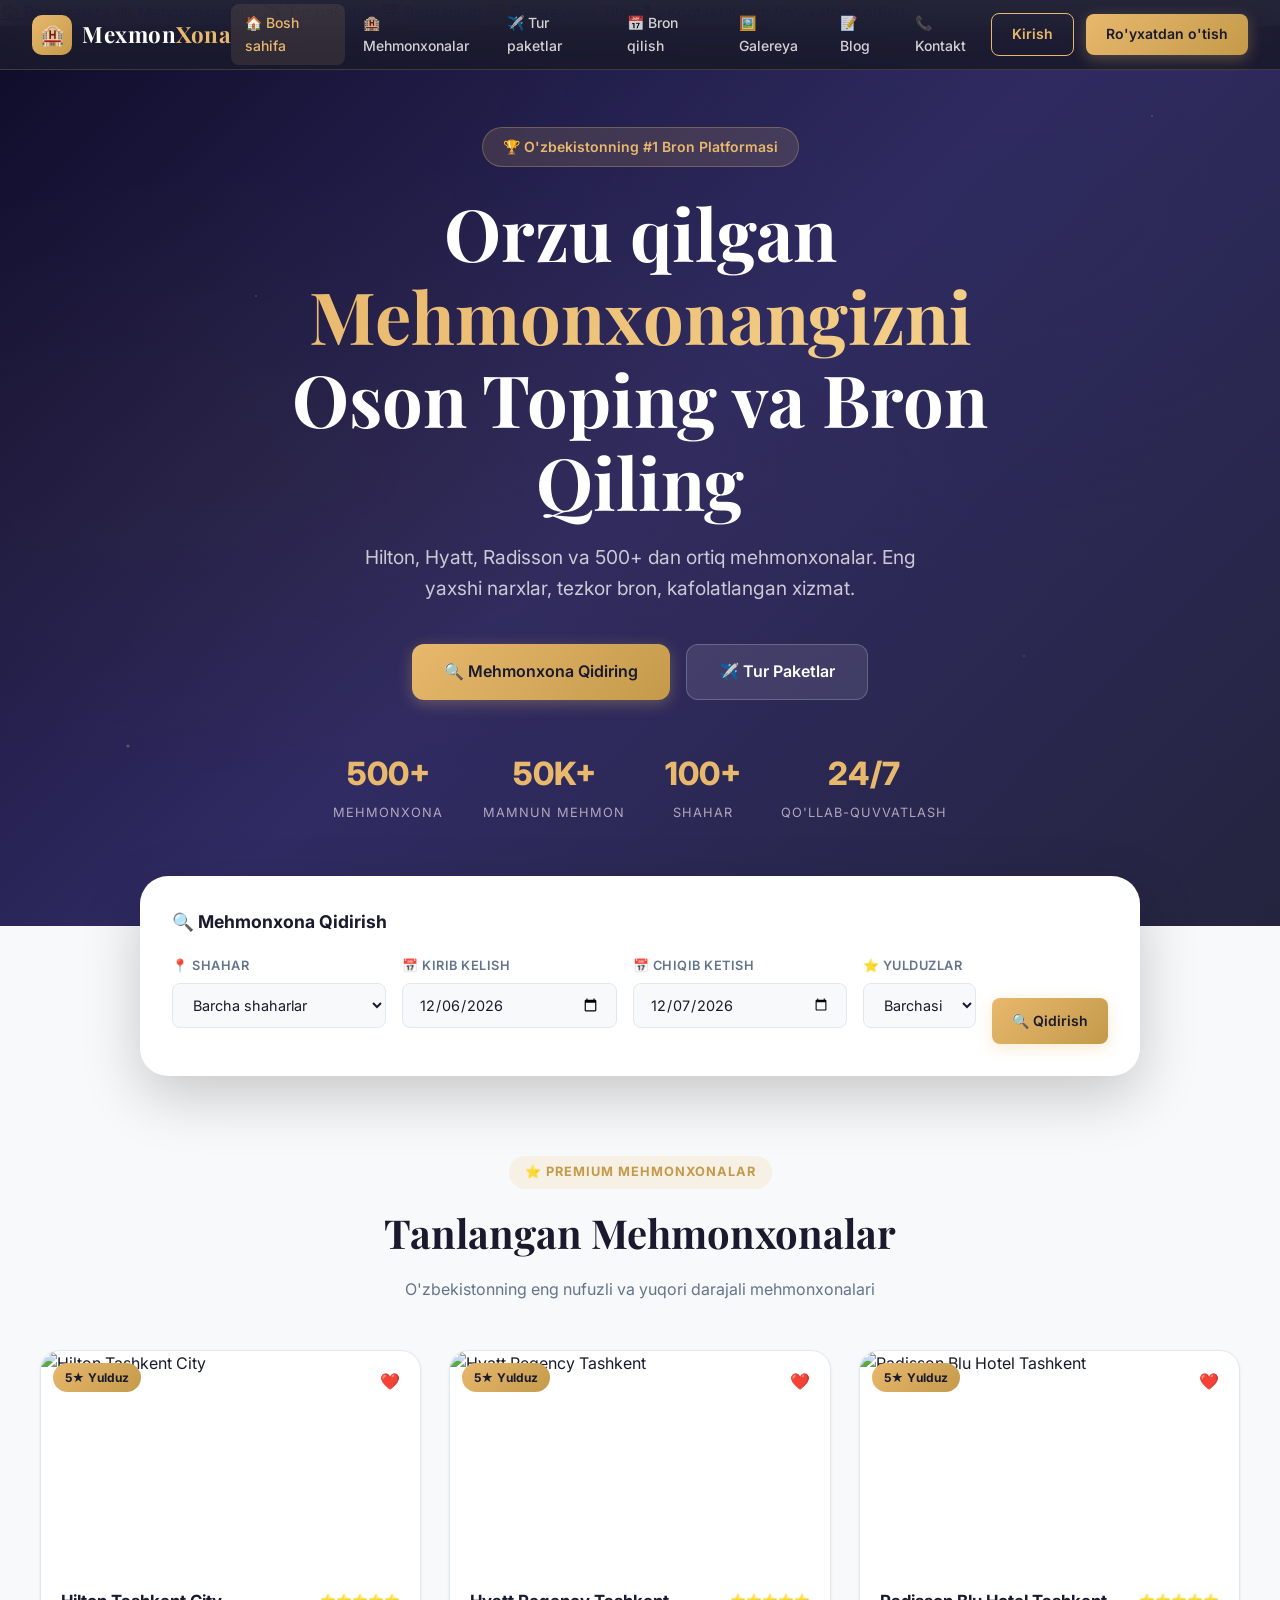
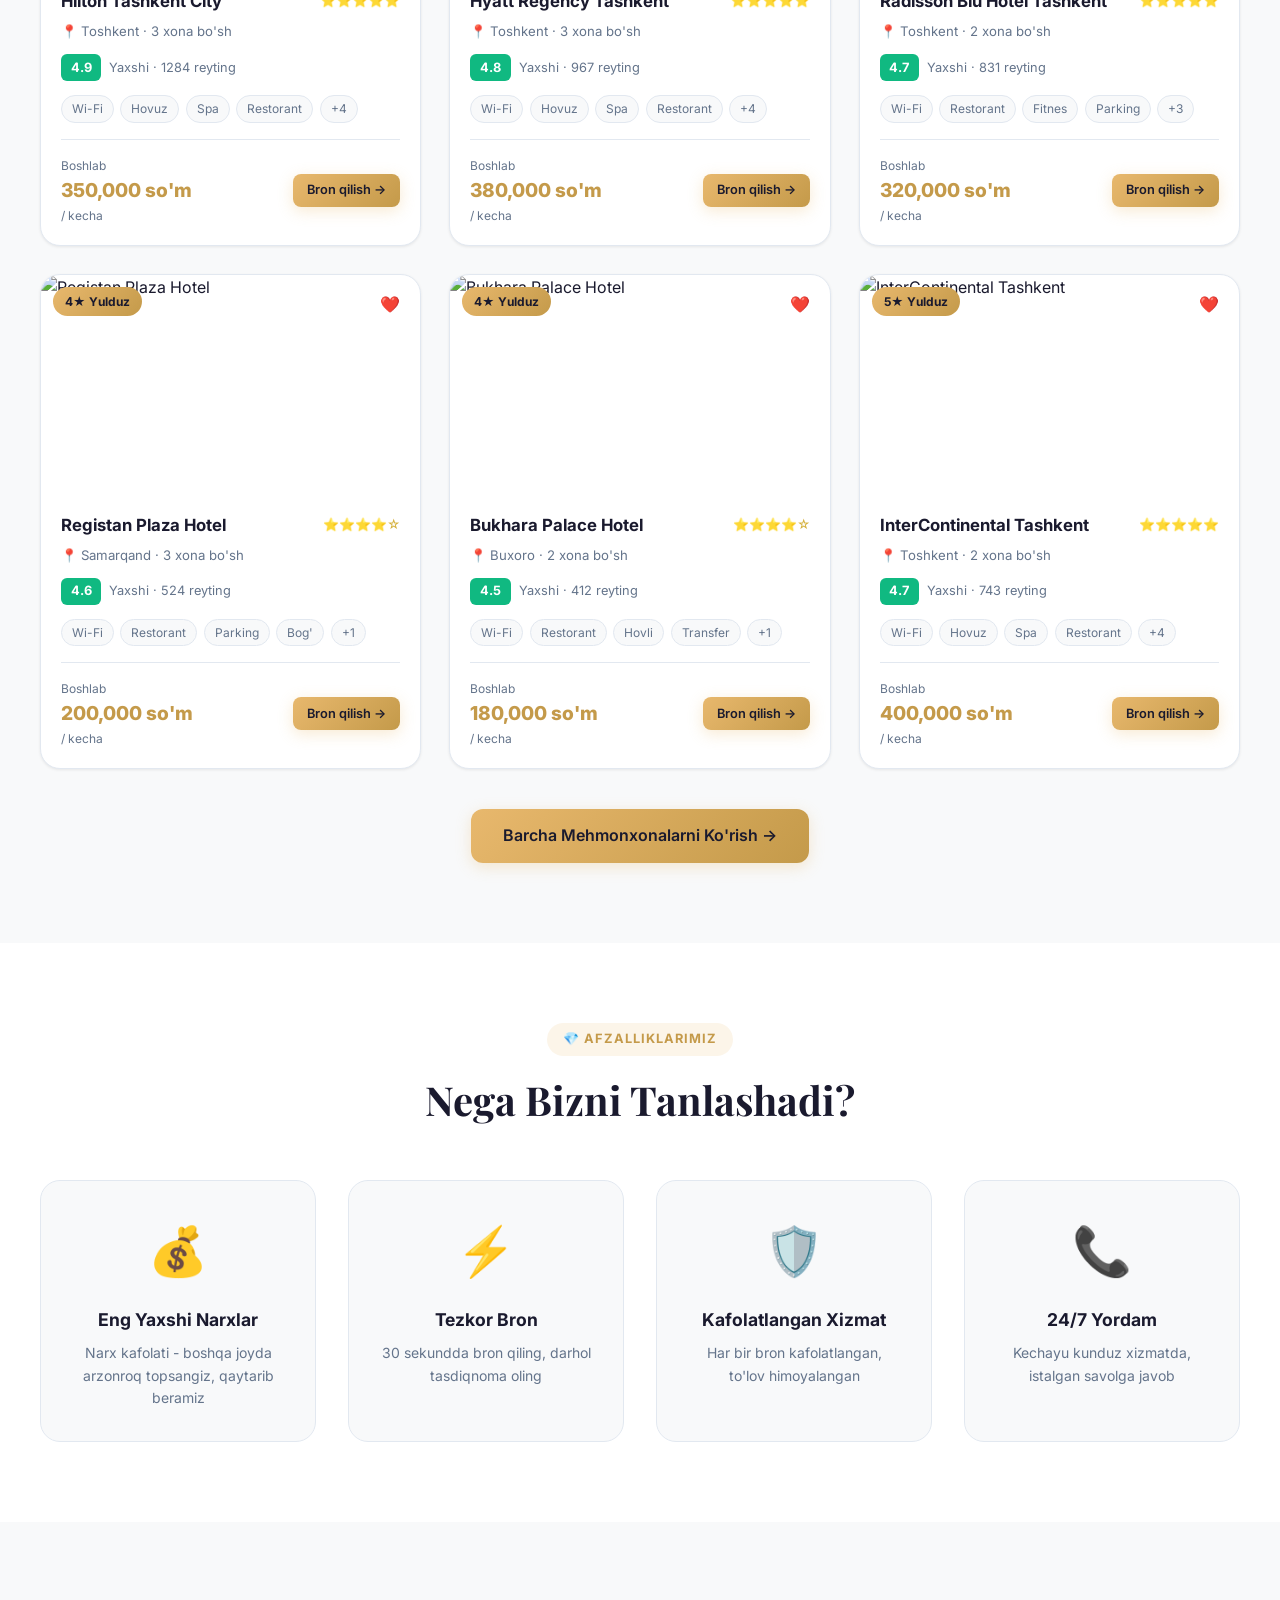
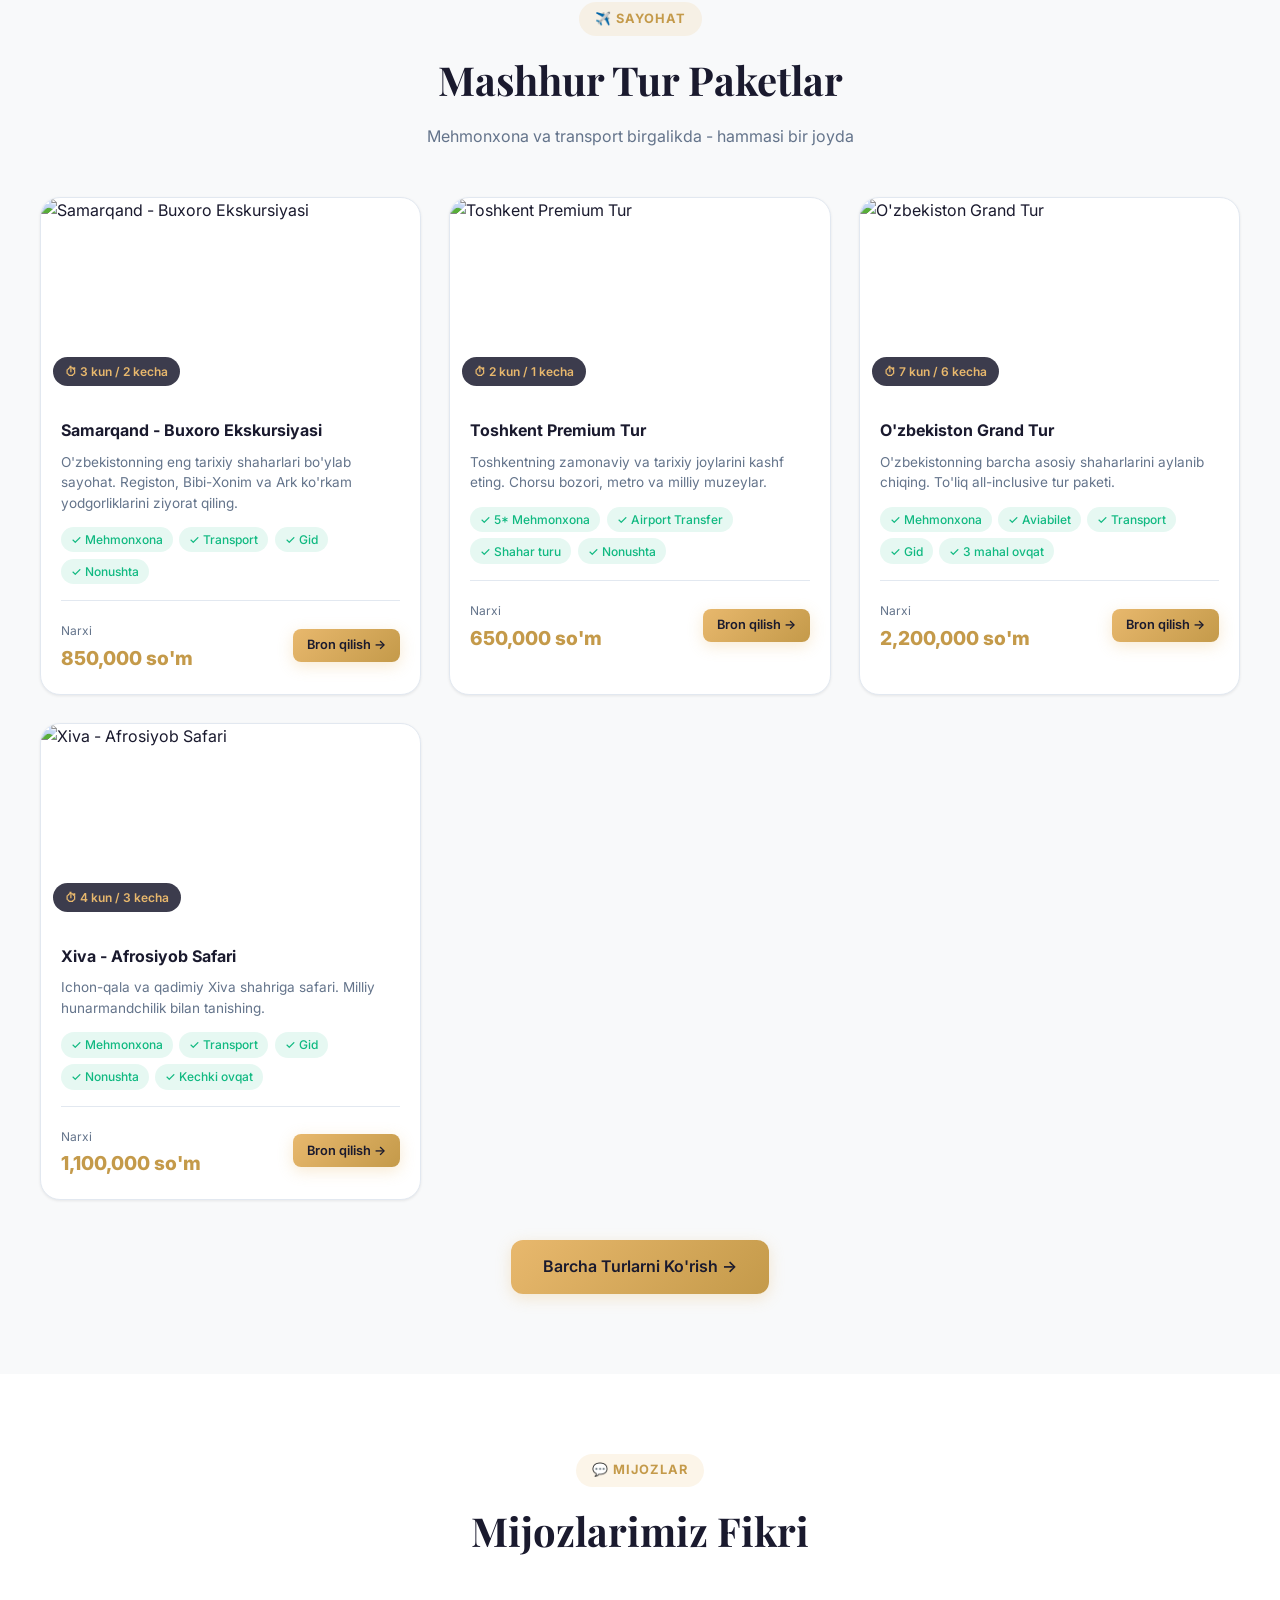
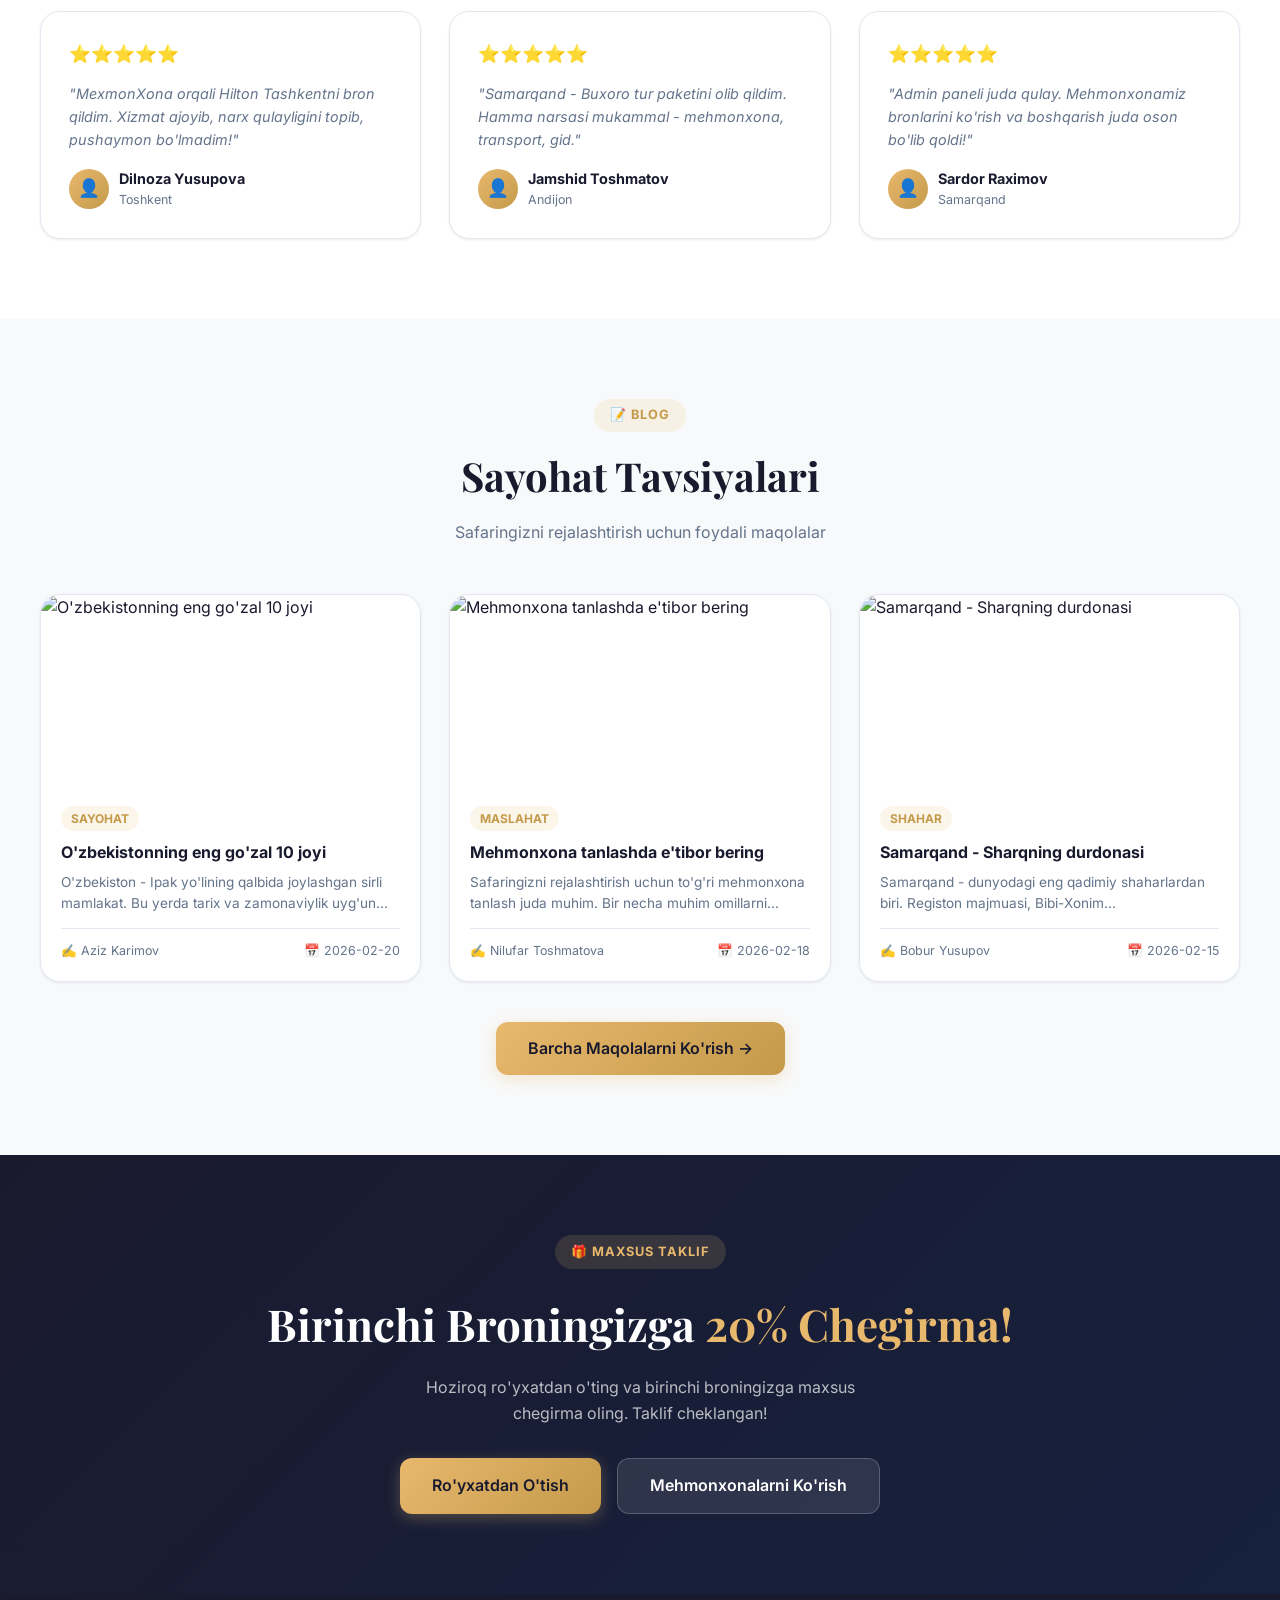
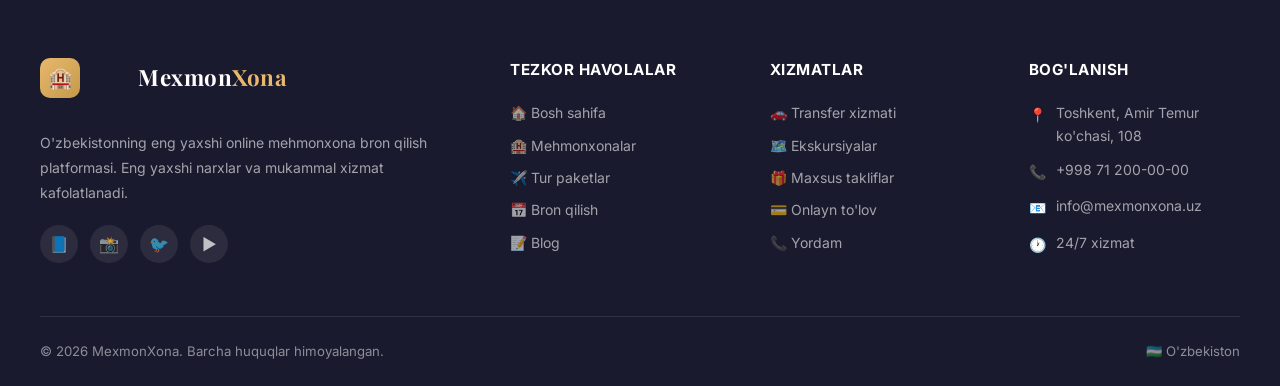
==== index.html @ 413be80a "first commit" ====
<!DOCTYPE html>
<html lang="uz">
<head>
  <meta charset="UTF-8">
  <meta name="viewport" content="width=device-width, initial-scale=1.0">
  <meta name="description" content="O'zbekistondagi eng yaxshi mehmonxonalarni bron qiling. Hilton, Hyatt, Radisson va boshqa premium mehmonxonalar.">
  <title>MexmonXona - O'zbekiston Mehmonxona Bron Qilish Platformasi</title>
  <link rel="stylesheet" href="./styles/main.css">
</head>
<body>

<!-- NAVBAR -->
<div id="navbarContainer"></div>

<!-- HERO -->
<section class="hero">
  <div class="hero-bg"></div>
  <div class="hero-particles"></div>
  <div class="hero-content">
    <div class="hero-badge">🏆 O'zbekistonning #1 Bron Platformasi</div>
    <h1 class="hero-title">
      Orzu qilgan <span class="highlight">Mehmonxonangizni</span><br>Oson Toping va Bron Qiling
    </h1>
    <p class="hero-subtitle">
      Hilton, Hyatt, Radisson va 500+ dan ortiq mehmonxonalar. Eng yaxshi narxlar, tezkor bron, kafolatlangan xizmat.
    </p>
    <div class="hero-actions">
      <a href="./pages/hotels.html" class="btn btn-primary btn-lg">🔍 Mehmonxona Qidiring</a>
      <a href="./pages/tours.html" class="btn btn-ghost btn-lg">✈️ Tur Paketlar</a>
    </div>
    <div class="hero-stats">
      <div class="hero-stat"><span class="number">500+</span><span class="label">Mehmonxona</span></div>
      <div class="hero-stat"><span class="number">50K+</span><span class="label">Mamnun Mehmon</span></div>
      <div class="hero-stat"><span class="number">100+</span><span class="label">Shahar</span></div>
      <div class="hero-stat"><span class="number">24/7</span><span class="label">Qo'llab-quvvatlash</span></div>
    </div>
  </div>
</section>

<!-- QUICK SEARCH -->
<section class="search-section">
  <div class="search-box">
    <h3>🔍 Mehmonxona Qidirish</h3>
    <div class="search-grid">
      <div class="form-group">
        <label>📍 Shahar</label>
        <select class="form-control" id="searchCity">
          <option value="">Barcha shaharlar</option>
          <option value="Toshkent">Toshkent</option>
          <option value="Samarqand">Samarqand</option>
          <option value="Buxoro">Buxoro</option>
          <option value="Navoiy">Navoiy</option>
          <option value="Xiva">Xiva</option>
        </select>
      </div>
      <div class="form-group">
        <label>📅 Kirib kelish</label>
        <input type="date" class="form-control" id="searchCheckin">
      </div>
      <div class="form-group">
        <label>📅 Chiqib ketish</label>
        <input type="date" class="form-control" id="searchCheckout">
      </div>
      <div class="form-group">
        <label>⭐ Yulduzlar</label>
        <select class="form-control" id="searchStars">
          <option value="">Barchasi</option>
          <option value="5">5 yulduz</option>
          <option value="4">4 yulduz</option>
          <option value="3">3 yulduz</option>
        </select>
      </div>
      <button class="btn btn-primary" onclick="doSearch()" style="height:46px;width:100%">🔍 Qidirish</button>
    </div>
  </div>
</section>

<!-- FEATURED HOTELS -->
<section class="section">
  <div class="container">
    <div class="section-header">
      <div class="section-badge">⭐ Premium Mehmonxonalar</div>
      <h2 class="section-title">Tanlangan Mehmonxonalar</h2>
      <p class="section-subtitle">O'zbekistonning eng nufuzli va yuqori darajali mehmonxonalari</p>
    </div>
    <div class="hotels-grid" id="featuredHotels"></div>
    <div style="text-align:center;margin-top:2.5rem">
      <a href="./pages/hotels.html" class="btn btn-primary btn-lg">Barcha Mehmonxonalarni Ko'rish →</a>
    </div>
  </div>
</section>

<!-- WHY US -->
<section class="section section-alt">
  <div class="container">
    <div class="section-header">
      <div class="section-badge">💎 Afzalliklarimiz</div>
      <h2 class="section-title">Nega Bizni Tanlashadi?</h2>
    </div>
    <div style="display:grid;grid-template-columns:repeat(auto-fit,minmax(250px,1fr));gap:2rem">
      <div style="background:var(--bg-light);border-radius:var(--radius-lg);padding:2rem;text-align:center;border:1px solid var(--border);transition:var(--transition)" class="fade-in">
        <div style="font-size:3rem;margin-bottom:1rem">💰</div>
        <h3 style="font-size:1.1rem;font-weight:700;margin-bottom:0.5rem">Eng Yaxshi Narxlar</h3>
        <p style="color:var(--text-secondary);font-size:0.875rem">Narx kafolati - boshqa joyda arzonroq topsangiz, qaytarib beramiz</p>
      </div>
      <div style="background:var(--bg-light);border-radius:var(--radius-lg);padding:2rem;text-align:center;border:1px solid var(--border)" class="fade-in delay-1">
        <div style="font-size:3rem;margin-bottom:1rem">⚡</div>
        <h3 style="font-size:1.1rem;font-weight:700;margin-bottom:0.5rem">Tezkor Bron</h3>
        <p style="color:var(--text-secondary);font-size:0.875rem">30 sekundda bron qiling, darhol tasdiqnoma oling</p>
      </div>
      <div style="background:var(--bg-light);border-radius:var(--radius-lg);padding:2rem;text-align:center;border:1px solid var(--border)" class="fade-in delay-2">
        <div style="font-size:3rem;margin-bottom:1rem">🛡️</div>
        <h3 style="font-size:1.1rem;font-weight:700;margin-bottom:0.5rem">Kafolatlangan Xizmat</h3>
        <p style="color:var(--text-secondary);font-size:0.875rem">Har bir bron kafolatlangan, to'lov himoyalangan</p>
      </div>
      <div style="background:var(--bg-light);border-radius:var(--radius-lg);padding:2rem;text-align:center;border:1px solid var(--border)" class="fade-in delay-3">
        <div style="font-size:3rem;margin-bottom:1rem">📞</div>
        <h3 style="font-size:1.1rem;font-weight:700;margin-bottom:0.5rem">24/7 Yordam</h3>
        <p style="color:var(--text-secondary);font-size:0.875rem">Kechayu kunduz xizmatda, istalgan savolga javob</p>
      </div>
    </div>
  </div>
</section>

<!-- TOURS -->
<section class="section">
  <div class="container">
    <div class="section-header">
      <div class="section-badge">✈️ Sayohat</div>
      <h2 class="section-title">Mashhur Tur Paketlar</h2>
      <p class="section-subtitle">Mehmonxona va transport birgalikda - hammasi bir joyda</p>
    </div>
    <div class="tours-grid" id="featuredTours"></div>
    <div style="text-align:center;margin-top:2.5rem">
      <a href="./pages/tours.html" class="btn btn-primary btn-lg">Barcha Turlarni Ko'rish →</a>
    </div>
  </div>
</section>

<!-- TESTIMONIALS -->
<section class="section section-alt">
  <div class="container">
    <div class="section-header">
      <div class="section-badge">💬 Mijozlar</div>
      <h2 class="section-title">Mijozlarimiz Fikri</h2>
    </div>
    <div style="display:grid;grid-template-columns:repeat(auto-fit,minmax(280px,1fr));gap:1.75rem">
      <div style="background:white;border-radius:var(--radius-lg);padding:1.75rem;border:1px solid var(--border);box-shadow:var(--shadow-sm)">
        <div style="color:var(--gold);font-size:1.1rem;margin-bottom:0.875rem">⭐⭐⭐⭐⭐</div>
        <p style="color:var(--text-secondary);font-size:0.9rem;margin-bottom:1rem;font-style:italic">"MexmonXona orqali Hilton Tashkentni bron qildim. Xizmat ajoyib, narx qulayligini topib, pushaymon bo'lmadim!"</p>
        <div style="display:flex;align-items:center;gap:10px">
          <div style="width:40px;height:40px;border-radius:50%;background:linear-gradient(135deg,var(--accent),var(--accent-dark));display:flex;align-items:center;justify-content:center;font-size:1.1rem">👤</div>
          <div><div style="font-weight:700;font-size:0.9rem">Dilnoza Yusupova</div><div style="font-size:0.78rem;color:var(--text-secondary)">Toshkent</div></div>
        </div>
      </div>
      <div style="background:white;border-radius:var(--radius-lg);padding:1.75rem;border:1px solid var(--border);box-shadow:var(--shadow-sm)">
        <div style="color:var(--gold);font-size:1.1rem;margin-bottom:0.875rem">⭐⭐⭐⭐⭐</div>
        <p style="color:var(--text-secondary);font-size:0.9rem;margin-bottom:1rem;font-style:italic">"Samarqand - Buxoro tur paketini olib qildim. Hamma narsasi mukammal - mehmonxona, transport, gid."</p>
        <div style="display:flex;align-items:center;gap:10px">
          <div style="width:40px;height:40px;border-radius:50%;background:linear-gradient(135deg,var(--accent),var(--accent-dark));display:flex;align-items:center;justify-content:center;font-size:1.1rem">👤</div>
          <div><div style="font-weight:700;font-size:0.9rem">Jamshid Toshmatov</div><div style="font-size:0.78rem;color:var(--text-secondary)">Andijon</div></div>
        </div>
      </div>
      <div style="background:white;border-radius:var(--radius-lg);padding:1.75rem;border:1px solid var(--border);box-shadow:var(--shadow-sm)">
        <div style="color:var(--gold);font-size:1.1rem;margin-bottom:0.875rem">⭐⭐⭐⭐⭐</div>
        <p style="color:var(--text-secondary);font-size:0.9rem;margin-bottom:1rem;font-style:italic">"Admin paneli juda qulay. Mehmonxonamiz bronlarini ko'rish va boshqarish juda oson bo'lib qoldi!"</p>
        <div style="display:flex;align-items:center;gap:10px">
          <div style="width:40px;height:40px;border-radius:50%;background:linear-gradient(135deg,var(--accent),var(--accent-dark));display:flex;align-items:center;justify-content:center;font-size:1.1rem">👤</div>
          <div><div style="font-weight:700;font-size:0.9rem">Sardor Raximov</div><div style="font-size:0.78rem;color:var(--text-secondary)">Samarqand</div></div>
        </div>
      </div>
    </div>
  </div>
</section>

<!-- BLOG -->
<section class="section">
  <div class="container">
    <div class="section-header">
      <div class="section-badge">📝 Blog</div>
      <h2 class="section-title">Sayohat Tavsiyalari</h2>
      <p class="section-subtitle">Safaringizni rejalashtirish uchun foydali maqolalar</p>
    </div>
    <div class="blog-grid" id="featuredBlog"></div>
    <div style="text-align:center;margin-top:2.5rem">
      <a href="./pages/blog.html" class="btn btn-primary btn-lg">Barcha Maqolalarni Ko'rish →</a>
    </div>
  </div>
</section>

<!-- CTA BANNER -->
<section style="background:linear-gradient(135deg,var(--primary),var(--secondary));padding:5rem 2rem;text-align:center">
  <div class="section-badge" style="background:rgba(232,184,109,0.15);color:var(--accent);margin-bottom:1.25rem">🎁 Maxsus Taklif</div>
  <h2 style="font-family:'Playfair Display',serif;font-size:clamp(1.75rem,4vw,2.75rem);color:white;margin-bottom:1rem">Birinchi Broningizga <span style="color:var(--accent)">20% Chegirma!</span></h2>
  <p style="color:rgba(255,255,255,0.7);max-width:500px;margin:0 auto 2rem">Hoziroq ro'yxatdan o'ting va birinchi broningizga maxsus chegirma oling. Taklif cheklangan!</p>
  <div style="display:flex;gap:1rem;justify-content:center;flex-wrap:wrap">
    <a href="./pages/login.html?mode=register" class="btn btn-primary btn-lg">Ro'yxatdan O'tish</a>
    <a href="./pages/hotels.html" class="btn btn-ghost btn-lg">Mehmonxonalarni Ko'rish</a>
  </div>
</section>

<!-- FOOTER -->
<div id="footerContainer"></div>

<!-- Scroll to Top -->
<button class="scroll-top" id="scrollTop" onclick="scrollToTop()" title="Tepaga">↑</button>

<script src="./js/data.js"></script>
<script src="./js/app.js"></script>
<script>
  // Navbar va Footer
  document.getElementById('navbarContainer').innerHTML = renderIndexNavbar('home');
  document.getElementById('footerContainer').innerHTML = renderFooter(true);

  // Today date init
  const today = new Date().toISOString().split('T')[0];
  const tomorrow = new Date(Date.now() + 86400000).toISOString().split('T')[0];
  document.getElementById('searchCheckin').value = today;
  document.getElementById('searchCheckout').value = tomorrow;
  document.getElementById('searchCheckin').min = today;
  document.getElementById('searchCheckout').min = tomorrow;

  // Featured Hotels (first 6)
  const hotels = DB.getHotels().slice(0, 6);
  document.getElementById('featuredHotels').innerHTML = hotels.map(renderHotelCard).join('');

  // Featured Tours
  const tours = DB.getTours().slice(0, 4);
  document.getElementById('featuredTours').innerHTML = tours.map(renderTourCard).join('');

  // Featured Blog
  const posts = DB.getBlogPosts().slice(0, 3);
  document.getElementById('featuredBlog').innerHTML = posts.map(renderBlogCard).join('');

  // Search function
  function doSearch() {
    const city = document.getElementById('searchCity').value;
    const stars = document.getElementById('searchStars').value;
    const checkin = document.getElementById('searchCheckin').value;
    const checkout = document.getElementById('searchCheckout').value;
    const params = new URLSearchParams({ city, stars, checkin, checkout });
    window.location.href = './pages/hotels.html?' + params.toString();
  }
</script>
</body>
</html>
---- styles/main.css ----
/* ============================================
   MEXMONXONA - ASOSIY STIL FAYLI
   ============================================ */

@import url('https://fonts.googleapis.com/css2?family=Inter:wght@300;400;500;600;700;800;900&family=Playfair+Display:wght@400;500;600;700&display=swap');

:root {
  --primary: #1a1a2e;
  --secondary: #16213e;
  --accent: #e8b86d;
  --accent-light: #f5d08a;
  --accent-dark: #c49a4a;
  --gold: #d4af37;
  --text-primary: #1a1a2e;
  --text-secondary: #64748b;
  --text-white: #ffffff;
  --bg-light: #f8f9fa;
  --bg-card: #ffffff;
  --border: #e2e8f0;
  --success: #10b981;
  --warning: #f59e0b;
  --danger: #ef4444;
  --shadow-sm: 0 1px 3px rgba(0,0,0,0.08);
  --shadow-md: 0 4px 20px rgba(0,0,0,0.1);
  --shadow-lg: 0 10px 40px rgba(0,0,0,0.15);
  --shadow-xl: 0 20px 60px rgba(0,0,0,0.2);
  --radius-sm: 8px;
  --radius-md: 12px;
  --radius-lg: 20px;
  --radius-xl: 28px;
  --transition: all 0.3s cubic-bezier(0.4,0,0.2,1);
}

* { margin: 0; padding: 0; box-sizing: border-box; }

html { scroll-behavior: smooth; }

body {
  font-family: 'Inter', sans-serif;
  color: var(--text-primary);
  background: var(--bg-light);
  line-height: 1.6;
  overflow-x: hidden;
}

/* ======= NAVBAR ======= */
.navbar {
  position: fixed;
  top: 0; left: 0; right: 0;
  z-index: 1000;
  padding: 0 2rem;
  height: 70px;
  display: flex;
  align-items: center;
  justify-content: space-between;
  background: rgba(26, 26, 46, 0.95);
  backdrop-filter: blur(20px);
  border-bottom: 1px solid rgba(232, 184, 109, 0.2);
  transition: var(--transition);
}

.navbar.scrolled {
  background: rgba(26,26,46,0.98);
  box-shadow: var(--shadow-lg);
}

.navbar-brand {
  display: flex;
  align-items: center;
  gap: 10px;
  text-decoration: none;
}

.brand-logo {
  width: 40px; height: 40px;
  background: linear-gradient(135deg, var(--accent), var(--accent-dark));
  border-radius: 10px;
  display: flex; align-items: center; justify-content: center;
  font-size: 20px;
}

.brand-text {
  font-family: 'Playfair Display', serif;
  font-size: 1.4rem;
  font-weight: 700;
  color: var(--text-white);
  letter-spacing: 0.5px;
}

.brand-text span { color: var(--accent); }

.navbar-nav {
  display: flex;
  align-items: center;
  gap: 0.25rem;
  list-style: none;
}

.navbar-nav a {
  display: flex;
  align-items: center;
  gap: 6px;
  text-decoration: none;
  color: rgba(255,255,255,0.8);
  font-size: 0.875rem;
  font-weight: 500;
  padding: 0.5rem 0.875rem;
  border-radius: var(--radius-sm);
  transition: var(--transition);
}

.navbar-nav a:hover, .navbar-nav a.active {
  color: var(--accent);
  background: rgba(232,184,109,0.1);
}

.navbar-actions {
  display: flex;
  align-items: center;
  gap: 0.75rem;
}

.btn {
  display: inline-flex;
  align-items: center;
  gap: 8px;
  padding: 0.6rem 1.25rem;
  border: none;
  border-radius: var(--radius-sm);
  font-family: 'Inter', sans-serif;
  font-size: 0.875rem;
  font-weight: 600;
  cursor: pointer;
  text-decoration: none;
  transition: var(--transition);
  white-space: nowrap;
}

.btn-primary {
  background: linear-gradient(135deg, var(--accent), var(--accent-dark));
  color: var(--primary);
  box-shadow: 0 4px 15px rgba(232,184,109,0.3);
}

.btn-primary:hover {
  transform: translateY(-2px);
  box-shadow: 0 8px 25px rgba(232,184,109,0.4);
}

.btn-outline {
  background: transparent;
  color: var(--accent);
  border: 1.5px solid var(--accent);
}

.btn-outline:hover {
  background: var(--accent);
  color: var(--primary);
}

.btn-danger {
  background: var(--danger);
  color: white;
}

.btn-success {
  background: var(--success);
  color: white;
}

.btn-ghost {
  background: rgba(255,255,255,0.1);
  color: white;
  border: 1px solid rgba(255,255,255,0.2);
}

.btn-ghost:hover {
  background: rgba(255,255,255,0.2);
}

.btn-lg {
  padding: 0.875rem 2rem;
  font-size: 1rem;
  border-radius: var(--radius-md);
}

.btn-sm {
  padding: 0.4rem 0.875rem;
  font-size: 0.8rem;
}

/* ======= HERO ======= */
.hero {
  min-height: 100vh;
  display: flex;
  align-items: center;
  justify-content: center;
  position: relative;
  overflow: hidden;
  background: linear-gradient(135deg, #0f0c29, #302b63, #24243e);
}

.hero-bg {
  position: absolute;
  inset: 0;
  background: 
    radial-gradient(ellipse at 20% 50%, rgba(232,184,109,0.15) 0%, transparent 50%),
    radial-gradient(ellipse at 80% 20%, rgba(100,149,237,0.1) 0%, transparent 50%),
    url('https://images.unsplash.com/photo-1542314831-068cd1dbfeeb?w=1900') center/cover no-repeat;
  -webkit-filter: brightness(0.3);
  filter: brightness(0.3);
}

.hero-particles {
  position: absolute;
  inset: 0;
  background-image: 
    radial-gradient(1px 1px at 20% 30%, rgba(232,184,109,0.6) 0%, transparent 100%),
    radial-gradient(1px 1px at 80% 70%, rgba(232,184,109,0.4) 0%, transparent 100%),
    radial-gradient(1px 1px at 50% 50%, rgba(255,255,255,0.3) 0%, transparent 100%),
    radial-gradient(2px 2px at 10% 80%, rgba(232,184,109,0.5) 0%, transparent 100%),
    radial-gradient(1px 1px at 90% 10%, rgba(255,255,255,0.4) 0%, transparent 100%);
}

.hero-content {
  position: relative;
  z-index: 10;
  text-align: center;
  max-width: 900px;
  padding: 2rem;
}

.hero-badge {
  display: inline-flex;
  align-items: center;
  gap: 8px;
  background: rgba(232,184,109,0.15);
  border: 1px solid rgba(232,184,109,0.3);
  color: var(--accent);
  padding: 0.5rem 1.25rem;
  border-radius: 50px;
  font-size: 0.875rem;
  font-weight: 600;
  margin-bottom: 1.5rem;
  backdrop-filter: blur(10px);
  animation: fadeInDown 0.8s ease;
}

.hero-title {
  font-family: 'Playfair Display', serif;
  font-size: clamp(2.5rem, 6vw, 4.5rem);
  font-weight: 700;
  color: white;
  line-height: 1.15;
  margin-bottom: 1.25rem;
  animation: fadeInUp 0.8s ease 0.2s both;
}

.hero-title .highlight {
  background: linear-gradient(135deg, var(--accent), var(--accent-light));
  -webkit-background-clip: text;
  -webkit-text-fill-color: transparent;
  background-clip: text;
}

.hero-subtitle {
  font-size: clamp(1rem, 2vw, 1.2rem);
  color: rgba(255,255,255,0.75);
  margin-bottom: 2.5rem;
  max-width: 600px;
  margin-left: auto;
  margin-right: auto;
  animation: fadeInUp 0.8s ease 0.4s both;
}

.hero-actions {
  display: flex;
  gap: 1rem;
  justify-content: center;
  flex-wrap: wrap;
  margin-bottom: 3rem;
  animation: fadeInUp 0.8s ease 0.6s both;
}

.hero-stats {
  display: flex;
  gap: 2.5rem;
  justify-content: center;
  flex-wrap: wrap;
  animation: fadeInUp 0.8s ease 0.8s both;
}

.hero-stat {
  text-align: center;
}

.hero-stat .number {
  font-size: 2rem;
  font-weight: 800;
  color: var(--accent);
  display: block;
}

.hero-stat .label {
  font-size: 0.8rem;
  color: rgba(255,255,255,0.6);
  text-transform: uppercase;
  letter-spacing: 1px;
}

/* ======= SEARCH BOX ======= */
.search-section {
  padding: 0 2rem;
  margin-top: -50px;
  position: relative;
  z-index: 100;
}

.search-box {
  background: white;
  border-radius: var(--radius-xl);
  padding: 2rem;
  box-shadow: var(--shadow-xl);
  max-width: 1000px;
  margin: 0 auto;
}

.search-box h3 {
  font-size: 1.1rem;
  font-weight: 700;
  color: var(--primary);
  margin-bottom: 1.25rem;
  display: flex;
  align-items: center;
  gap: 8px;
}

.search-grid {
  display: grid;
  grid-template-columns: 1fr 1fr 1fr auto auto;
  gap: 1rem;
  align-items: end;
}

.form-group {
  display: flex;
  flex-direction: column;
  gap: 0.4rem;
}

.form-group label {
  font-size: 0.8rem;
  font-weight: 600;
  color: var(--text-secondary);
  text-transform: uppercase;
  letter-spacing: 0.5px;
}

.form-control {
  width: 100%;
  padding: 0.75rem 1rem;
  border: 1.5px solid var(--border);
  border-radius: var(--radius-sm);
  font-family: 'Inter', sans-serif;
  font-size: 0.9rem;
  color: var(--text-primary);
  background: var(--bg-light);
  transition: var(--transition);
  outline: none;
}

.form-control:focus {
  border-color: var(--accent);
  background: white;
  box-shadow: 0 0 0 3px rgba(232,184,109,0.15);
}

select.form-control { cursor: pointer; }

/* ======= SECTIONS ======= */
.section {
  padding: 5rem 2rem;
}

.section-alt {
  background: white;
}

.container {
  max-width: 1200px;
  margin: 0 auto;
}

.section-header {
  text-align: center;
  margin-bottom: 3rem;
}

.section-badge {
  display: inline-flex;
  align-items: center;
  gap: 6px;
  background: rgba(232,184,109,0.15);
  color: var(--accent-dark);
  padding: 0.4rem 1rem;
  border-radius: 50px;
  font-size: 0.8rem;
  font-weight: 700;
  text-transform: uppercase;
  letter-spacing: 1px;
  margin-bottom: 0.75rem;
}

.section-title {
  font-family: 'Playfair Display', serif;
  font-size: clamp(1.75rem, 4vw, 2.5rem);
  font-weight: 700;
  color: var(--primary);
  margin-bottom: 0.75rem;
}

.section-subtitle {
  color: var(--text-secondary);
  font-size: 1rem;
  max-width: 550px;
  margin: 0 auto;
}

/* ======= HOTEL CARDS ======= */
.hotels-grid {
  display: grid;
  grid-template-columns: repeat(auto-fill, minmax(320px, 1fr));
  gap: 1.75rem;
}

.hotel-card {
  background: white;
  border-radius: var(--radius-lg);
  overflow: hidden;
  box-shadow: var(--shadow-sm);
  transition: var(--transition);
  border: 1px solid var(--border);
}

.hotel-card:hover {
  transform: translateY(-6px);
  box-shadow: var(--shadow-xl);
  border-color: var(--accent);
}

.hotel-card-image {
  position: relative;
  height: 220px;
  overflow: hidden;
}

.hotel-card-image img {
  width: 100%;
  height: 100%;
  object-fit: cover;
  transition: transform 0.5s ease;
}

.hotel-card:hover .hotel-card-image img {
  transform: scale(1.08);
}

.hotel-badge {
  position: absolute;
  top: 12px;
  left: 12px;
  background: linear-gradient(135deg, var(--accent), var(--accent-dark));
  color: var(--primary);
  padding: 0.3rem 0.75rem;
  border-radius: 20px;
  font-size: 0.75rem;
  font-weight: 700;
}

.hotel-favorite {
  position: absolute;
  top: 12px;
  right: 12px;
  width: 36px; height: 36px;
  background: rgba(255,255,255,0.9);
  border: none;
  border-radius: 50%;
  display: flex; align-items: center; justify-content: center;
  cursor: pointer;
  font-size: 1rem;
  transition: var(--transition);
  backdrop-filter: blur(10px);
}

.hotel-favorite:hover { transform: scale(1.15); }

.hotel-card-body {
  padding: 1.25rem;
}

.hotel-card-header {
  display: flex;
  justify-content: space-between;
  align-items: flex-start;
  margin-bottom: 0.5rem;
  gap: 0.5rem;
}

.hotel-name {
  font-size: 1.05rem;
  font-weight: 700;
  color: var(--primary);
  line-height: 1.3;
}

.hotel-stars {
  color: var(--gold);
  font-size: 0.8rem;
  white-space: nowrap;
}

.hotel-location {
  display: flex;
  align-items: center;
  gap: 5px;
  color: var(--text-secondary);
  font-size: 0.825rem;
  margin-bottom: 0.75rem;
}

.hotel-rating {
  display: flex;
  align-items: center;
  gap: 8px;
  margin-bottom: 0.875rem;
}

.rating-badge {
  background: var(--success);
  color: white;
  padding: 0.2rem 0.6rem;
  border-radius: 6px;
  font-size: 0.8rem;
  font-weight: 700;
}

.rating-text {
  font-size: 0.8rem;
  color: var(--text-secondary);
}

.hotel-amenities {
  display: flex;
  flex-wrap: wrap;
  gap: 0.4rem;
  margin-bottom: 1rem;
}

.amenity-tag {
  background: var(--bg-light);
  color: var(--text-secondary);
  padding: 0.2rem 0.625rem;
  border-radius: 20px;
  font-size: 0.75rem;
  border: 1px solid var(--border);
}

.hotel-card-footer {
  display: flex;
  align-items: center;
  justify-content: space-between;
  padding-top: 1rem;
  border-top: 1px solid var(--border);
}

.hotel-price {
  display: flex;
  flex-direction: column;
}

.price-label { font-size: 0.75rem; color: var(--text-secondary); }
.price-amount { font-size: 1.2rem; font-weight: 800; color: var(--accent-dark); }
.price-period { font-size: 0.75rem; color: var(--text-secondary); }

/* ======= FILTER BAR ======= */
.filter-bar {
  background: white;
  border-radius: var(--radius-lg);
  padding: 1.5rem;
  box-shadow: var(--shadow-sm);
  display: flex;
  flex-wrap: wrap;
  gap: 1rem;
  align-items: flex-end;
  margin-bottom: 2rem;
  border: 1px solid var(--border);
}

.filter-group {
  display: flex;
  flex-direction: column;
  gap: 0.35rem;
  flex: 1;
  min-width: 150px;
}

.filter-group label {
  font-size: 0.78rem;
  font-weight: 600;
  color: var(--text-secondary);
  text-transform: uppercase;
  letter-spacing: 0.5px;
}

/* ======= TOUR CARDS ======= */
.tours-grid {
  display: grid;
  grid-template-columns: repeat(auto-fill, minmax(280px, 1fr));
  gap: 1.75rem;
}

.tour-card {
  background: white;
  border-radius: var(--radius-lg);
  overflow: hidden;
  box-shadow: var(--shadow-sm);
  transition: var(--transition);
  border: 1px solid var(--border);
}

.tour-card:hover {
  transform: translateY(-5px);
  box-shadow: var(--shadow-lg);
}

.tour-card-image {
  height: 200px;
  overflow: hidden;
  position: relative;
}

.tour-card-image img {
  width: 100%; height: 100%;
  object-fit: cover;
  transition: transform 0.5s ease;
}

.tour-card:hover .tour-card-image img { transform: scale(1.07); }

.tour-duration {
  position: absolute;
  bottom: 12px; left: 12px;
  background: rgba(26,26,46,0.85);
  color: var(--accent);
  padding: 0.3rem 0.75rem;
  border-radius: 20px;
  font-size: 0.75rem;
  font-weight: 600;
  backdrop-filter: blur(5px);
}

.tour-card-body { padding: 1.25rem; }

.tour-name {
  font-size: 1rem;
  font-weight: 700;
  color: var(--primary);
  margin-bottom: 0.5rem;
}

.tour-description {
  font-size: 0.85rem;
  color: var(--text-secondary);
  margin-bottom: 0.875rem;
  line-height: 1.5;
}

.tour-includes {
  display: flex;
  flex-wrap: wrap;
  gap: 0.4rem;
  margin-bottom: 1rem;
}

.include-tag {
  display: flex;
  align-items: center;
  gap: 4px;
  background: rgba(16,185,129,0.1);
  color: var(--success);
  padding: 0.2rem 0.625rem;
  border-radius: 20px;
  font-size: 0.75rem;
  font-weight: 500;
}

.tour-footer {
  display: flex;
  align-items: center;
  justify-content: space-between;
  border-top: 1px solid var(--border);
  padding-top: 1rem;
}

/* ======= BLOG CARDS ======= */
.blog-grid {
  display: grid;
  grid-template-columns: repeat(auto-fill, minmax(280px, 1fr));
  gap: 1.75rem;
}

.blog-card {
  background: white;
  border-radius: var(--radius-lg);
  overflow: hidden;
  box-shadow: var(--shadow-sm);
  transition: var(--transition);
  border: 1px solid var(--border);
}

.blog-card:hover {
  transform: translateY(-5px);
  box-shadow: var(--shadow-lg);
}

.blog-card-image {
  height: 190px;
  overflow: hidden;
}

.blog-card-image img {
  width: 100%; height: 100%;
  object-fit: cover;
  transition: transform 0.5s ease;
}

.blog-card:hover .blog-card-image img { transform: scale(1.06); }

.blog-card-body { padding: 1.25rem; }
.blog-category {
  display: inline-block;
  background: rgba(232,184,109,0.15);
  color: var(--accent-dark);
  padding: 0.2rem 0.625rem;
  border-radius: 20px;
  font-size: 0.75rem;
  font-weight: 700;
  text-transform: uppercase;
  margin-bottom: 0.625rem;
}

.blog-title {
  font-size: 1rem;
  font-weight: 700;
  color: var(--primary);
  margin-bottom: 0.5rem;
  line-height: 1.4;
}

.blog-excerpt {
  font-size: 0.85rem;
  color: var(--text-secondary);
  margin-bottom: 0.875rem;
  line-height: 1.55;
  display: -webkit-box;
  -webkit-line-clamp: 2;
  -webkit-box-orient: vertical;
  overflow: hidden;
}

.blog-meta {
  display: flex;
  align-items: center;
  justify-content: space-between;
  font-size: 0.78rem;
  color: var(--text-secondary);
  border-top: 1px solid var(--border);
  padding-top: 0.75rem;
}

/* ======= GALLERY ======= */
.gallery-grid {
  display: grid;
  grid-template-columns: repeat(auto-fill, minmax(250px, 1fr));
  gap: 1rem;
}

.gallery-item {
  border-radius: var(--radius-md);
  overflow: hidden;
  aspect-ratio: 4/3;
  cursor: pointer;
  position: relative;
}

.gallery-item img {
  width: 100%; height: 100%;
  object-fit: cover;
  transition: transform 0.4s ease;
}

.gallery-item:hover img { transform: scale(1.08); }

.gallery-overlay {
  position: absolute;
  inset: 0;
  background: rgba(26,26,46,0.6);
  display: flex;
  align-items: center;
  justify-content: center;
  opacity: 0;
  transition: var(--transition);
  color: white;
  font-size: 2rem;
}

.gallery-item:hover .gallery-overlay { opacity: 1; }

/* ======= MODAL ======= */
.modal-overlay {
  position: fixed;
  inset: 0;
  background: rgba(0,0,0,0.6);
  z-index: 2000;
  display: flex;
  align-items: center;
  justify-content: center;
  padding: 1rem;
  animation: fadeIn 0.2s ease;
  backdrop-filter: blur(5px);
}

.modal {
  background: white;
  border-radius: var(--radius-xl);
  width: 100%;
  max-width: 550px;
  max-height: 90vh;
  overflow-y: auto;
  box-shadow: var(--shadow-xl);
  animation: slideUp 0.3s ease;
}

.modal-lg { max-width: 800px; }

.modal-header {
  padding: 1.5rem 1.75rem;
  border-bottom: 1px solid var(--border);
  display: flex;
  align-items: center;
  justify-content: space-between;
}

.modal-title {
  font-family: 'Playfair Display', serif;
  font-size: 1.3rem;
  font-weight: 700;
  color: var(--primary);
}

.modal-close {
  width: 36px; height: 36px;
  background: var(--bg-light);
  border: none;
  border-radius: 50%;
  font-size: 1.1rem;
  cursor: pointer;
  display: flex; align-items: center; justify-content: center;
  transition: var(--transition);
}

.modal-close:hover { background: var(--danger); color: white; }

.modal-body { padding: 1.75rem; }
.modal-footer {
  padding: 1rem 1.75rem;
  border-top: 1px solid var(--border);
  display: flex;
  gap: 0.75rem;
  justify-content: flex-end;
}

/* ======= TOAST ======= */
.toast-container {
  position: fixed;
  top: 80px; right: 20px;
  z-index: 3000;
  display: flex;
  flex-direction: column;
  gap: 0.625rem;
}

.toast {
  display: flex;
  align-items: center;
  gap: 12px;
  background: white;
  border-radius: var(--radius-md);
  padding: 1rem 1.25rem;
  box-shadow: var(--shadow-xl);
  min-width: 280px;
  max-width: 380px;
  border-left: 4px solid var(--success);
  animation: slideInRight 0.3s ease;
}

.toast.error { border-left-color: var(--danger); }
.toast.warning { border-left-color: var(--warning); }
.toast.info { border-left-color: #3b82f6; }

.toast-icon { font-size: 1.25rem; }
.toast-message { font-size: 0.875rem; font-weight: 500; flex: 1; }
.toast-close { background: none; border: none; cursor: pointer; color: var(--text-secondary); font-size: 1rem; }

/* ======= FOOTER ======= */
.footer {
  background: var(--primary);
  color: rgba(255,255,255,0.8);
  padding: 4rem 2rem 1.5rem;
}

.footer-grid {
  display: grid;
  grid-template-columns: 2fr 1fr 1fr 1fr;
  gap: 3rem;
  max-width: 1200px;
  margin: 0 auto 3rem;
}

.footer-brand .brand-text { margin-left: 48px; }
.footer-brand p {
  margin-top: 1rem;
  font-size: 0.875rem;
  line-height: 1.8;
  color: rgba(255,255,255,0.6);
}

.footer-title {
  font-weight: 700;
  color: white;
  margin-bottom: 1.25rem;
  font-size: 0.95rem;
  text-transform: uppercase;
  letter-spacing: 0.5px;
}

.footer-links {
  list-style: none;
  display: flex;
  flex-direction: column;
  gap: 0.625rem;
}

.footer-links a {
  text-decoration: none;
  color: rgba(255,255,255,0.6);
  font-size: 0.875rem;
  transition: var(--transition);
  display: flex;
  align-items: center;
  gap: 6px;
}

.footer-links a:hover { color: var(--accent); padding-left: 4px; }

.footer-contact-item {
  display: flex;
  align-items: flex-start;
  gap: 10px;
  margin-bottom: 0.75rem;
  font-size: 0.875rem;
  color: rgba(255,255,255,0.6);
}

.footer-contact-item span:first-child { color: var(--accent); margin-top: 2px; }

.footer-bottom {
  border-top: 1px solid rgba(255,255,255,0.1);
  padding-top: 1.5rem;
  display: flex;
  align-items: center;
  justify-content: space-between;
  max-width: 1200px;
  margin: 0 auto;
  font-size: 0.825rem;
  color: rgba(255,255,255,0.5);
}

.social-links {
  display: flex;
  gap: 0.75rem;
}

.social-link {
  width: 38px; height: 38px;
  background: rgba(255,255,255,0.08);
  border-radius: 50%;
  display: flex; align-items: center; justify-content: center;
  color: rgba(255,255,255,0.7);
  text-decoration: none;
  font-size: 1rem;
  transition: var(--transition);
}

.social-link:hover {
  background: var(--accent);
  color: var(--primary);
  transform: translateY(-2px);
}

/* ======= BOOKING FORM ======= */
.booking-section {
  max-width: 800px;
  margin: 0 auto;
}

.booking-card {
  background: white;
  border-radius: var(--radius-xl);
  padding: 2.5rem;
  box-shadow: var(--shadow-lg);
}

.step-indicator {
  display: flex;
  align-items: center;
  margin-bottom: 2.5rem;
}

.step {
  display: flex;
  flex-direction: column;
  align-items: center;
  flex: 1;
  position: relative;
}

.step:not(:last-child)::after {
  content: '';
  position: absolute;
  top: 20px;
  left: 60%;
  width: 80%;
  height: 2px;
  background: var(--border);
  z-index: 0;
}

.step.active::after { background: var(--accent); }

.step-circle {
  width: 40px; height: 40px;
  border-radius: 50%;
  background: var(--border);
  display: flex; align-items: center; justify-content: center;
  font-size: 0.875rem;
  font-weight: 700;
  color: var(--text-secondary);
  position: relative;
  z-index: 1;
  transition: var(--transition);
}

.step.active .step-circle {
  background: var(--accent);
  color: var(--primary);
  box-shadow: 0 0 0 4px rgba(232,184,109,0.25);
}

.step.done .step-circle {
  background: var(--success);
  color: white;
}

.step-label {
  font-size: 0.75rem;
  color: var(--text-secondary);
  margin-top: 0.5rem;
  text-align: center;
  font-weight: 500;
}

.step.active .step-label { color: var(--accent-dark); font-weight: 700; }

/* ======= FORM STYLES ======= */
.form-grid-2 {
  display: grid;
  grid-template-columns: 1fr 1fr;
  gap: 1.25rem;
}

.form-group {
  display: flex;
  flex-direction: column;
  gap: 0.4rem;
  margin-bottom: 1rem;
}

.form-label {
  font-size: 0.825rem;
  font-weight: 600;
  color: var(--text-primary);
}

.input-icon-wrap {
  position: relative;
}

.input-icon {
  position: absolute;
  left: 12px;
  top: 50%;
  transform: translateY(-50%);
  color: var(--text-secondary);
  font-size: 1rem;
  pointer-events: none;
}

.input-icon-wrap .form-control {
  padding-left: 2.75rem;
}

/* ======= USER MENU ======= */
.user-menu {
  position: relative;
}

.user-btn {
  display: flex;
  align-items: center;
  gap: 8px;
  background: rgba(232,184,109,0.15);
  border: 1px solid rgba(232,184,109,0.3);
  color: var(--accent);
  padding: 0.5rem 1rem;
  border-radius: 50px;
  cursor: pointer;
  font-size: 0.875rem;
  font-weight: 600;
  transition: var(--transition);
}

.user-btn:hover { background: rgba(232,184,109,0.25); }

.user-dropdown {
  position: absolute;
  top: calc(100% + 8px);
  right: 0;
  background: white;
  border-radius: var(--radius-md);
  box-shadow: var(--shadow-xl);
  min-width: 200px;
  overflow: hidden;
  display: none;
  border: 1px solid var(--border);
  z-index: 100;
}

.user-dropdown.show { display: block; animation: slideUp 0.2s ease; }

.user-dropdown a, .user-dropdown button {
  display: flex;
  align-items: center;
  gap: 10px;
  padding: 0.875rem 1.25rem;
  text-decoration: none;
  color: var(--text-primary);
  font-size: 0.875rem;
  font-weight: 500;
  border: none;
  background: none;
  cursor: pointer;
  width: 100%;
  transition: var(--transition);
}

.user-dropdown a:hover, .user-dropdown button:hover { background: var(--bg-light); color: var(--accent-dark); }
.user-dropdown button.danger { color: var(--danger); }
.user-dropdown button.danger:hover { background: rgba(239,68,68,0.05); }

.dropdown-divider { height: 1px; background: var(--border); margin: 0.25rem 0; }

/* ======= PAYMENT FORM ======= */
.payment-methods {
  display: grid;
  grid-template-columns: repeat(3, 1fr);
  gap: 0.875rem;
  margin-bottom: 1.5rem;
}

.payment-method {
  border: 2px solid var(--border);
  border-radius: var(--radius-md);
  padding: 1rem;
  text-align: center;
  cursor: pointer;
  transition: var(--transition);
}

.payment-method:hover { border-color: var(--accent); }
.payment-method.selected {
  border-color: var(--accent);
  background: rgba(232,184,109,0.08);
}

.payment-method .icon { font-size: 1.75rem; margin-bottom: 0.4rem; display: block; }
.payment-method .name { font-size: 0.8rem; font-weight: 600; color: var(--text-primary); }

/* ======= CONTACT ======= */
.contact-grid {
  display: grid;
  grid-template-columns: 1fr 1.5fr;
  gap: 3rem;
  align-items: start;
}

.contact-info-card {
  background: linear-gradient(135deg, var(--primary), var(--secondary));
  color: white;
  border-radius: var(--radius-xl);
  padding: 2.5rem;
}

.contact-info-card h2 {
  font-family: 'Playfair Display', serif;
  font-size: 1.75rem;
  margin-bottom: 0.75rem;
}

.contact-info-card p { color: rgba(255,255,255,0.7); margin-bottom: 2rem; }

.contact-item {
  display: flex;
  align-items: flex-start;
  gap: 1rem;
  margin-bottom: 1.5rem;
}

.contact-icon {
  width: 44px; height: 44px;
  background: rgba(232,184,109,0.15);
  border-radius: var(--radius-sm);
  display: flex; align-items: center; justify-content: center;
  color: var(--accent);
  font-size: 1.1rem;
  flex-shrink: 0;
}

.contact-item h4 { font-size: 0.85rem; color: rgba(255,255,255,0.7); margin-bottom: 0.25rem; }
.contact-item p { color: white; font-weight: 600; font-size: 0.9rem; margin: 0; }

.contact-form-card {
  background: white;
  border-radius: var(--radius-xl);
  padding: 2.5rem;
  box-shadow: var(--shadow-lg);
}

/* ======= ANIMATIONS ======= */
@keyframes fadeIn {
  from { opacity: 0; }
  to { opacity: 1; }
}

@keyframes fadeInUp {
  from { opacity: 0; transform: translateY(30px); }
  to { opacity: 1; transform: translateY(0); }
}

@keyframes fadeInDown {
  from { opacity: 0; transform: translateY(-20px); }
  to { opacity: 1; transform: translateY(0); }
}

@keyframes slideUp {
  from { transform: translateY(20px); opacity: 0; }
  to { transform: translateY(0); opacity: 1; }
}

@keyframes slideInRight {
  from { transform: translateX(100%); opacity: 0; }
  to { transform: translateX(0); opacity: 1; }
}

@keyframes spin {
  to { transform: rotate(360deg); }
}

.fade-in { animation: fadeInUp 0.6s ease both; }
.delay-1 { animation-delay: 0.1s; }
.delay-2 { animation-delay: 0.2s; }
.delay-3 { animation-delay: 0.3s; }

/* ======= SCROLL TO TOP ======= */
.scroll-top {
  position: fixed;
  bottom: 2rem;
  right: 2rem;
  width: 46px; height: 46px;
  background: linear-gradient(135deg, var(--accent), var(--accent-dark));
  color: var(--primary);
  border: none;
  border-radius: 50%;
  font-size: 1.1rem;
  cursor: pointer;
  display: none;
  align-items: center;
  justify-content: center;
  box-shadow: var(--shadow-lg);
  z-index: 900;
  transition: var(--transition);
}

.scroll-top:hover { transform: translateY(-3px); }
.scroll-top.show { display: flex; animation: fadeIn 0.3s ease; }

/* ======= RESPONSIVE ======= */
.mobile-toggle {
  display: none;
  background: none;
  border: none;
  color: white;
  font-size: 1.5rem;
  cursor: pointer;
}

@media (max-width: 768px) {
  .navbar-nav, .navbar-actions { display: none; }
  .navbar-nav.open, .navbar-actions.open { 
    display: flex; 
    flex-direction: column;
  }
  .mobile-toggle { display: block; }
  
  .mobile-menu {
    position: fixed;
    top: 70px; left: 0; right: 0;
    background: var(--primary);
    padding: 1.5rem;
    display: none;
    flex-direction: column;
    gap: 0.5rem;
    border-bottom: 1px solid rgba(232,184,109,0.2);
    z-index: 999;
  }
  
  .mobile-menu.open { display: flex; }
  .mobile-menu a {
    color: rgba(255,255,255,0.85);
    text-decoration: none;
    padding: 0.75rem 1rem;
    border-radius: var(--radius-sm);
    font-weight: 500;
    transition: var(--transition);
  }
  
  .mobile-menu a:hover { background: rgba(232,184,109,0.1); color: var(--accent); }

  .hero-title { font-size: 2rem; }
  .search-grid { grid-template-columns: 1fr; }
  .footer-grid { grid-template-columns: 1fr; gap: 2rem; }
  .form-grid-2 { grid-template-columns: 1fr; }
  .contact-grid { grid-template-columns: 1fr; }
  .payment-methods { grid-template-columns: repeat(2, 1fr); }
  .hero-stats { gap: 1.5rem; }
}

/* ======= UTILITY ======= */
.text-center { text-align: center; }
.text-gold { color: var(--accent-dark); }
.bg-primary { background: var(--primary); }
.hidden { display: none !important; }
.flex { display: flex; }
.items-center { align-items: center; }
.gap-2 { gap: 0.5rem; }
.gap-3 { gap: 0.75rem; }
.mb-1 { margin-bottom: 0.25rem; }
.mb-2 { margin-bottom: 0.5rem; }
.mb-3 { margin-bottom: 0.75rem; }
.mt-2 { margin-top: 0.5rem; }
.w-full { width: 100%; }
.font-bold { font-weight: 700; }
.text-sm { font-size: 0.875rem; }
.text-xs { font-size: 0.75rem; }
.text-muted { color: var(--text-secondary); }
.divider { height: 1px; background: var(--border); margin: 1.5rem 0; }
.required { color: var(--danger); }
.badge {
  display: inline-flex;
  align-items: center;
  padding: 0.2rem 0.6rem;
  border-radius: 20px;
  font-size: 0.75rem;
  font-weight: 700;
}

.badge-success { background: rgba(16,185,129,0.15); color: var(--success); }
.badge-warning { background: rgba(245,158,11,0.15); color: var(--warning); }
.badge-danger { background: rgba(239,68,68,0.15); color: var(--danger); }
.badge-info { background: rgba(59,130,246,0.15); color: #3b82f6; }
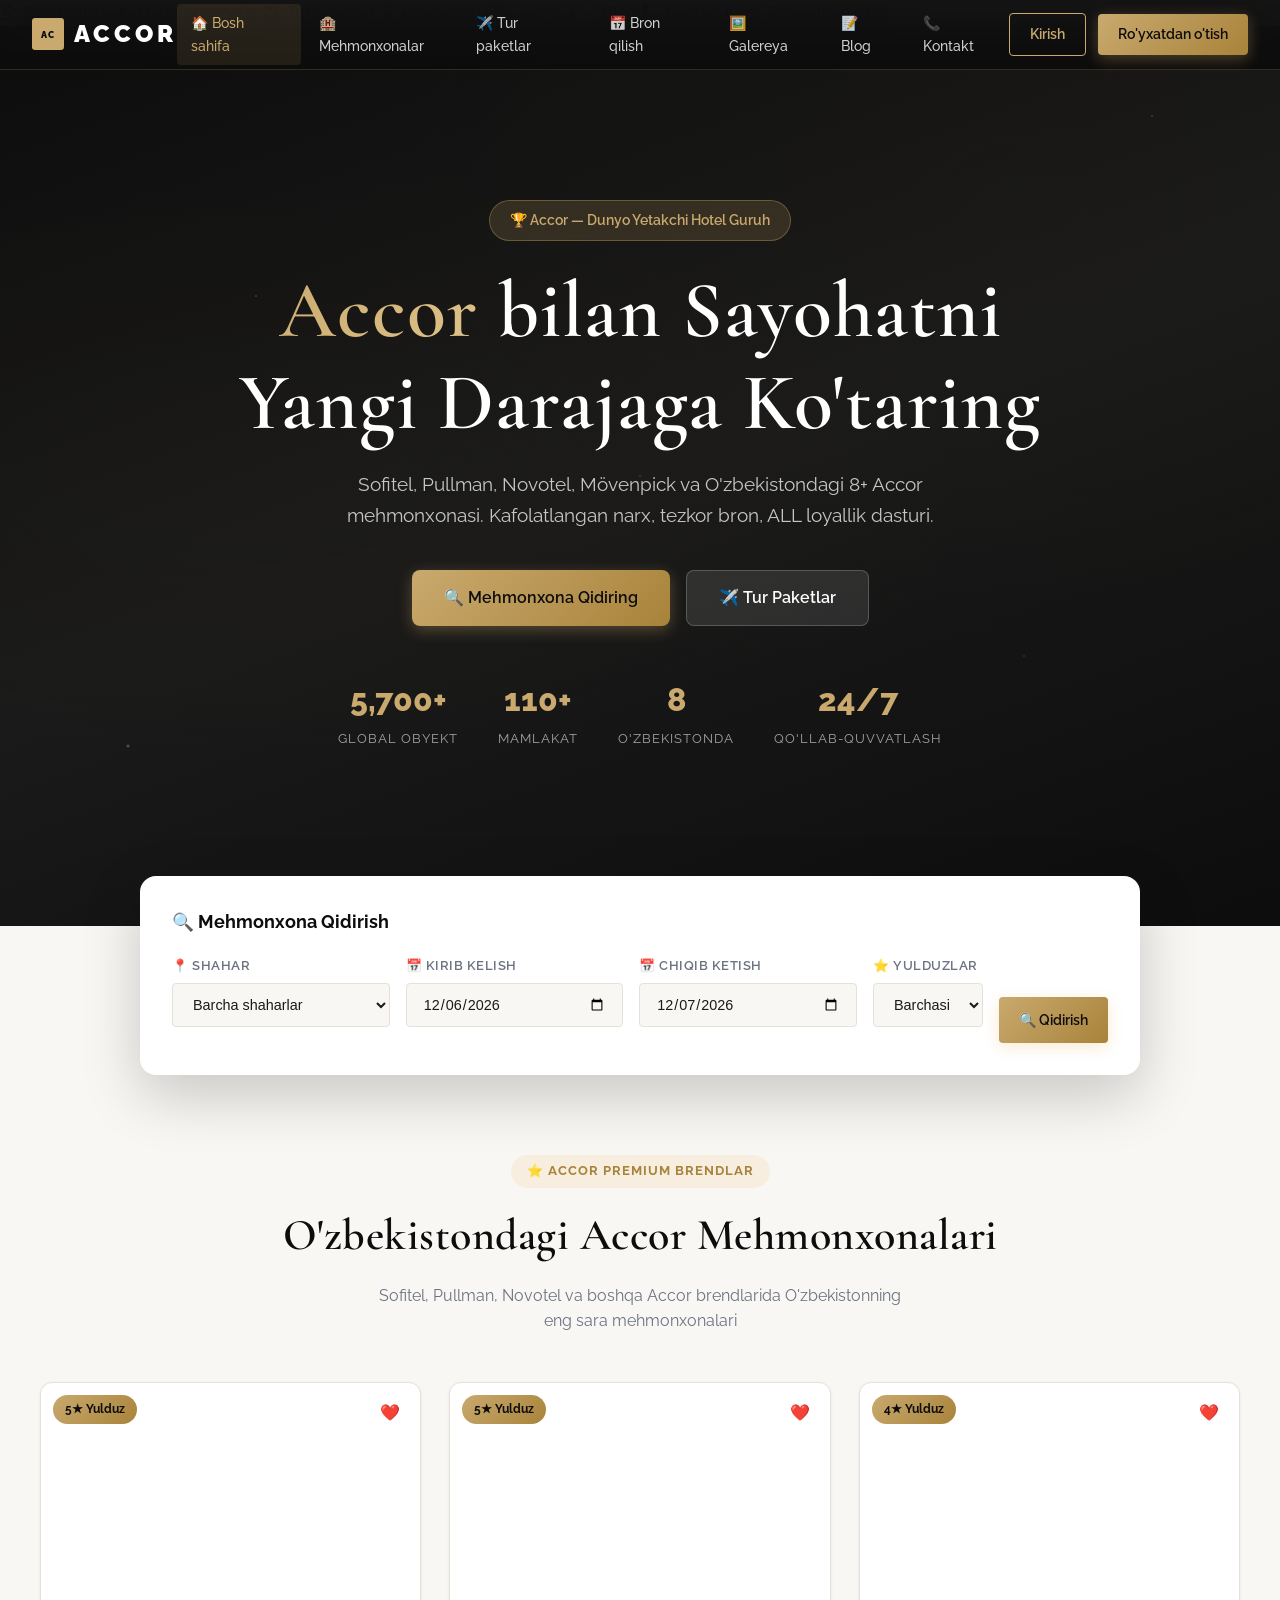
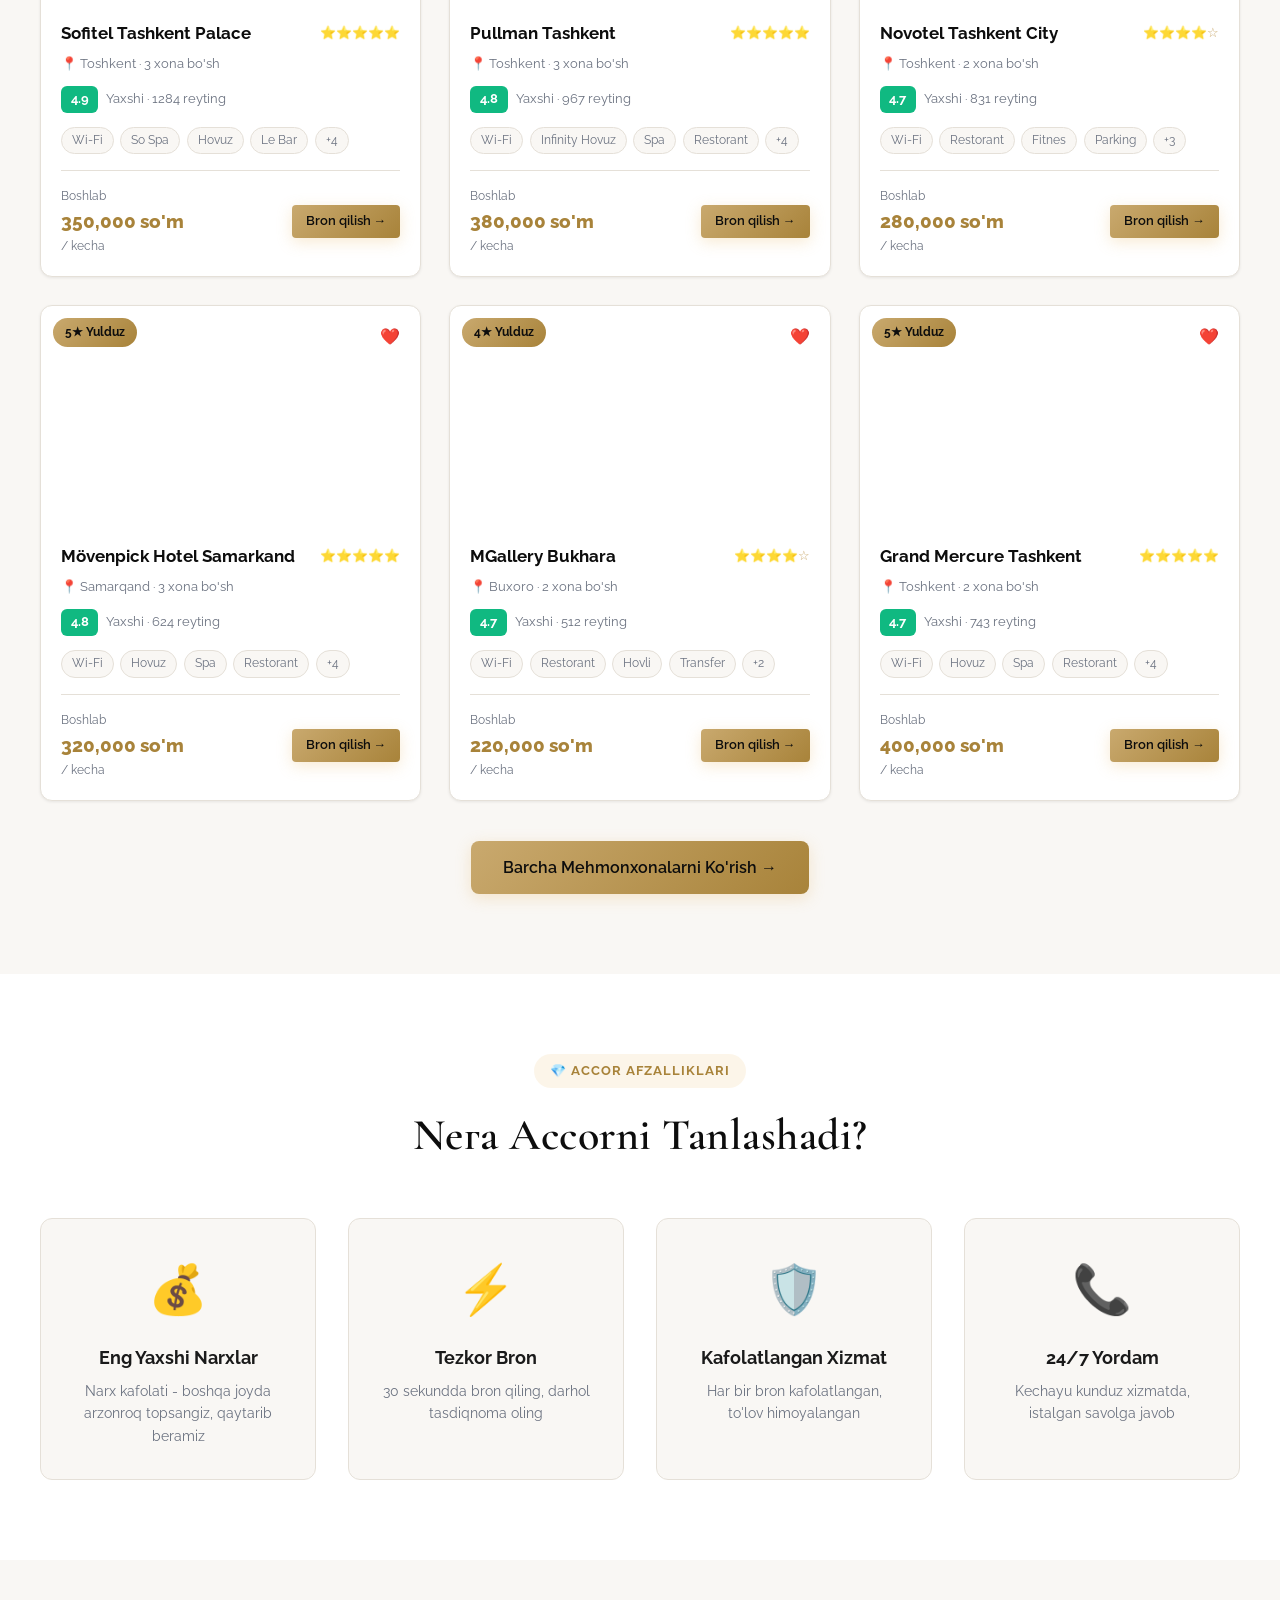
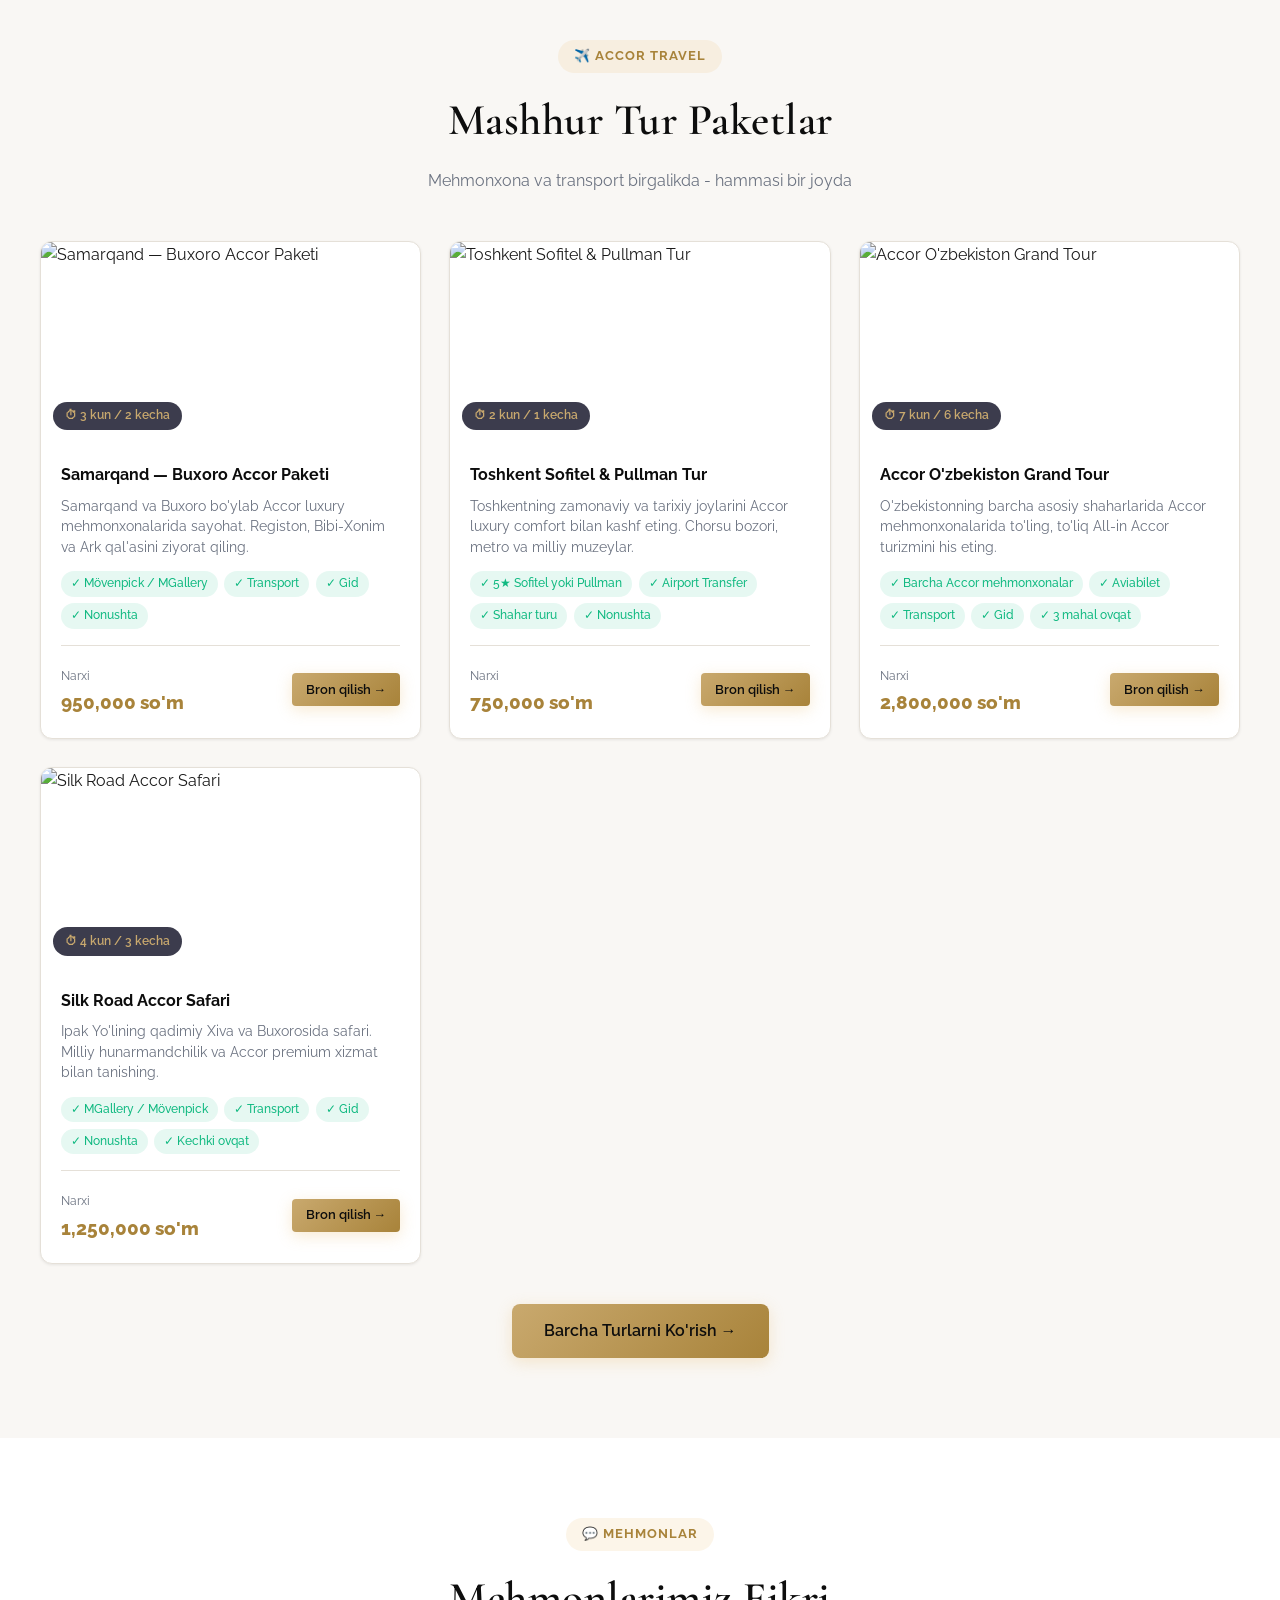
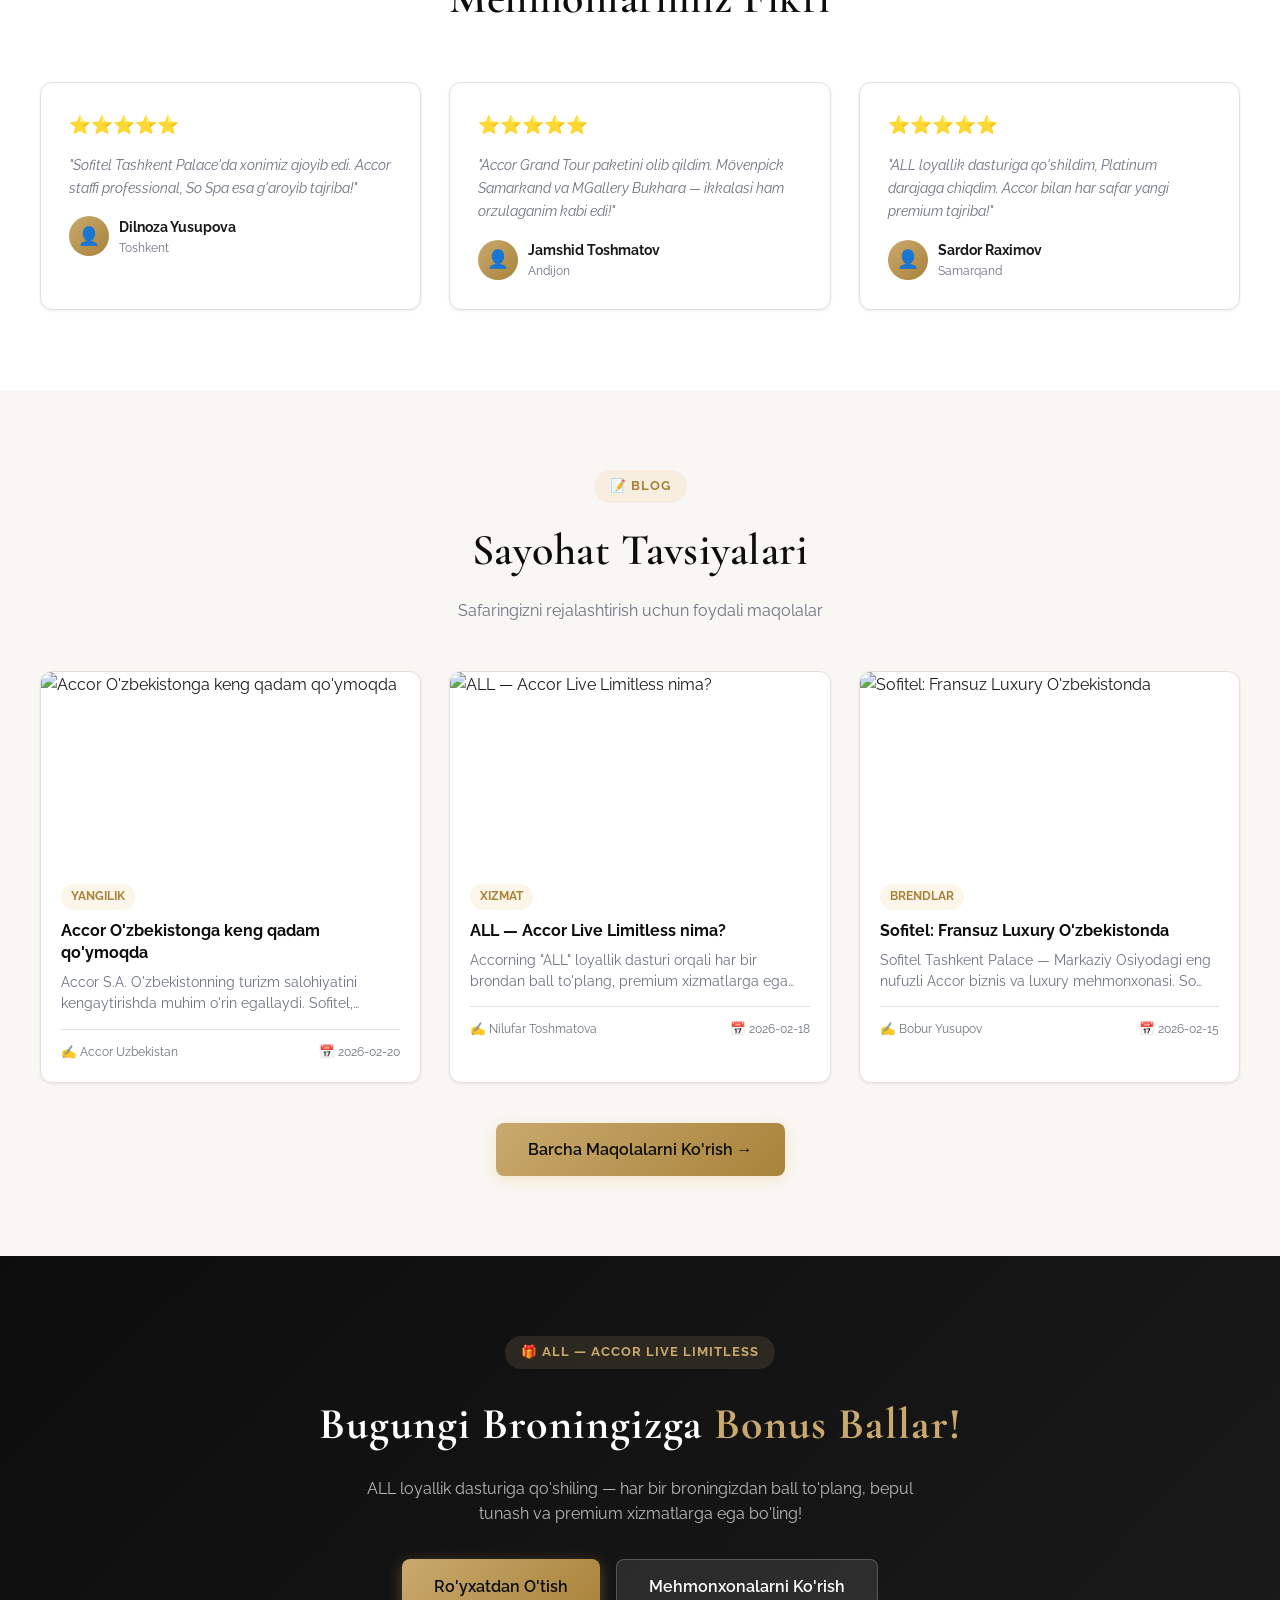
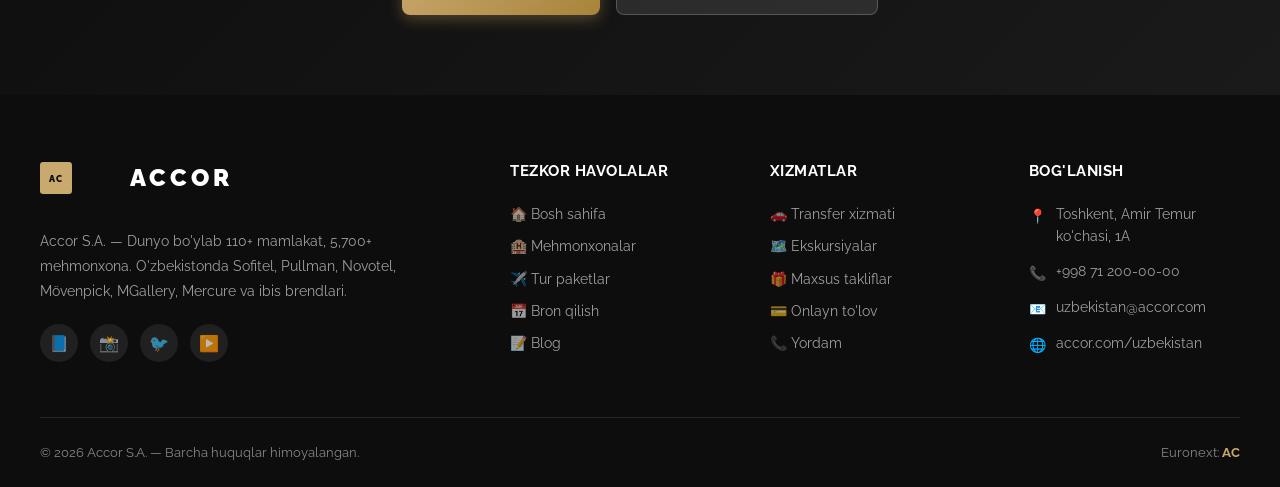
==== commit de71594d: "feat: Introduce new pages for hotels, booking, user profiles, and administration, with accompanying " ====
--- a/index.html
+++ b/index.html
@@ -3,8 +3,8 @@
 <head>
   <meta charset="UTF-8">
   <meta name="viewport" content="width=device-width, initial-scale=1.0">
-  <meta name="description" content="O'zbekistondagi eng yaxshi mehmonxonalarni bron qiling. Hilton, Hyatt, Radisson va boshqa premium mehmonxonalar.">
-  <title>MexmonXona - O'zbekiston Mehmonxona Bron Qilish Platformasi</title>
+  <meta name="description" content="Accor S.A. — O'zbekistondagi Sofitel, Pullman, Novotel, Mövenpick, MGallery, Mercure va ibis mehmonxonalarini bron qiling. Premium xizmat, eng yaxshi narxlar.">
+  <title>ACCOR — O'zbekiston Mehmonxonalari</title>
   <link rel="stylesheet" href="./styles/main.css">
 </head>
 <body>
@@ -17,21 +17,21 @@
   <div class="hero-bg"></div>
   <div class="hero-particles"></div>
   <div class="hero-content">
-    <div class="hero-badge">🏆 O'zbekistonning #1 Bron Platformasi</div>
+    <div class="hero-badge">🏆 Accor — Dunyo Yetakchi Hotel Guruh</div>
     <h1 class="hero-title">
-      Orzu qilgan <span class="highlight">Mehmonxonangizni</span><br>Oson Toping va Bron Qiling
+      <span class="highlight">Accor</span> bilan Sayohatni<br>Yangi Darajaga Ko'taring
     </h1>
     <p class="hero-subtitle">
-      Hilton, Hyatt, Radisson va 500+ dan ortiq mehmonxonalar. Eng yaxshi narxlar, tezkor bron, kafolatlangan xizmat.
+      Sofitel, Pullman, Novotel, Mövenpick va O'zbekistondagi 8+ Accor mehmonxonasi. Kafolatlangan narx, tezkor bron, ALL loyallik dasturi.
     </p>
     <div class="hero-actions">
       <a href="./pages/hotels.html" class="btn btn-primary btn-lg">🔍 Mehmonxona Qidiring</a>
       <a href="./pages/tours.html" class="btn btn-ghost btn-lg">✈️ Tur Paketlar</a>
     </div>
     <div class="hero-stats">
-      <div class="hero-stat"><span class="number">500+</span><span class="label">Mehmonxona</span></div>
-      <div class="hero-stat"><span class="number">50K+</span><span class="label">Mamnun Mehmon</span></div>
-      <div class="hero-stat"><span class="number">100+</span><span class="label">Shahar</span></div>
+      <div class="hero-stat"><span class="number">5,700+</span><span class="label">Global Obyekt</span></div>
+      <div class="hero-stat"><span class="number">110+</span><span class="label">Mamlakat</span></div>
+      <div class="hero-stat"><span class="number">8</span><span class="label">O'zbekistonda</span></div>
       <div class="hero-stat"><span class="number">24/7</span><span class="label">Qo'llab-quvvatlash</span></div>
     </div>
   </div>
@@ -79,9 +79,9 @@
 <section class="section">
   <div class="container">
     <div class="section-header">
-      <div class="section-badge">⭐ Premium Mehmonxonalar</div>
-      <h2 class="section-title">Tanlangan Mehmonxonalar</h2>
-      <p class="section-subtitle">O'zbekistonning eng nufuzli va yuqori darajali mehmonxonalari</p>
+      <div class="section-badge">⭐ Accor Premium Brendlar</div>
+      <h2 class="section-title">O'zbekistondagi Accor Mehmonxonalari</h2>
+      <p class="section-subtitle">Sofitel, Pullman, Novotel va boshqa Accor brendlarida O'zbekistonning eng sara mehmonxonalari</p>
     </div>
     <div class="hotels-grid" id="featuredHotels"></div>
     <div style="text-align:center;margin-top:2.5rem">
@@ -94,8 +94,8 @@
 <section class="section section-alt">
   <div class="container">
     <div class="section-header">
-      <div class="section-badge">💎 Afzalliklarimiz</div>
-      <h2 class="section-title">Nega Bizni Tanlashadi?</h2>
+      <div class="section-badge">💎 Accor Afzalliklari</div>
+      <h2 class="section-title">Nега Accorni Tanlashadi?</h2>
     </div>
     <div style="display:grid;grid-template-columns:repeat(auto-fit,minmax(250px,1fr));gap:2rem">
       <div style="background:var(--bg-light);border-radius:var(--radius-lg);padding:2rem;text-align:center;border:1px solid var(--border);transition:var(--transition)" class="fade-in">
@@ -126,7 +126,7 @@
 <section class="section">
   <div class="container">
     <div class="section-header">
-      <div class="section-badge">✈️ Sayohat</div>
+      <div class="section-badge">✈️ Accor Travel</div>
       <h2 class="section-title">Mashhur Tur Paketlar</h2>
       <p class="section-subtitle">Mehmonxona va transport birgalikda - hammasi bir joyda</p>
     </div>
@@ -141,13 +141,13 @@
 <section class="section section-alt">
   <div class="container">
     <div class="section-header">
-      <div class="section-badge">💬 Mijozlar</div>
-      <h2 class="section-title">Mijozlarimiz Fikri</h2>
+      <div class="section-badge">💬 Mehmonlar</div>
+      <h2 class="section-title">Mehmonlarimiz Fikri</h2>
     </div>
     <div style="display:grid;grid-template-columns:repeat(auto-fit,minmax(280px,1fr));gap:1.75rem">
       <div style="background:white;border-radius:var(--radius-lg);padding:1.75rem;border:1px solid var(--border);box-shadow:var(--shadow-sm)">
         <div style="color:var(--gold);font-size:1.1rem;margin-bottom:0.875rem">⭐⭐⭐⭐⭐</div>
-        <p style="color:var(--text-secondary);font-size:0.9rem;margin-bottom:1rem;font-style:italic">"MexmonXona orqali Hilton Tashkentni bron qildim. Xizmat ajoyib, narx qulayligini topib, pushaymon bo'lmadim!"</p>
+        <p style="color:var(--text-secondary);font-size:0.9rem;margin-bottom:1rem;font-style:italic">"Sofitel Tashkent Palace'da xonimiz ajoyib edi. Accor staffi professional, So Spa esa g'aroyib tajriba!"</p>
         <div style="display:flex;align-items:center;gap:10px">
           <div style="width:40px;height:40px;border-radius:50%;background:linear-gradient(135deg,var(--accent),var(--accent-dark));display:flex;align-items:center;justify-content:center;font-size:1.1rem">👤</div>
           <div><div style="font-weight:700;font-size:0.9rem">Dilnoza Yusupova</div><div style="font-size:0.78rem;color:var(--text-secondary)">Toshkent</div></div>
@@ -155,7 +155,7 @@
       </div>
       <div style="background:white;border-radius:var(--radius-lg);padding:1.75rem;border:1px solid var(--border);box-shadow:var(--shadow-sm)">
         <div style="color:var(--gold);font-size:1.1rem;margin-bottom:0.875rem">⭐⭐⭐⭐⭐</div>
-        <p style="color:var(--text-secondary);font-size:0.9rem;margin-bottom:1rem;font-style:italic">"Samarqand - Buxoro tur paketini olib qildim. Hamma narsasi mukammal - mehmonxona, transport, gid."</p>
+        <p style="color:var(--text-secondary);font-size:0.9rem;margin-bottom:1rem;font-style:italic">"Accor Grand Tour paketini olib qildim. Mövenpick Samarkand va MGallery Bukhara — ikkalasi ham orzulaganim kabi edi!"</p>
         <div style="display:flex;align-items:center;gap:10px">
           <div style="width:40px;height:40px;border-radius:50%;background:linear-gradient(135deg,var(--accent),var(--accent-dark));display:flex;align-items:center;justify-content:center;font-size:1.1rem">👤</div>
           <div><div style="font-weight:700;font-size:0.9rem">Jamshid Toshmatov</div><div style="font-size:0.78rem;color:var(--text-secondary)">Andijon</div></div>
@@ -163,7 +163,7 @@
       </div>
       <div style="background:white;border-radius:var(--radius-lg);padding:1.75rem;border:1px solid var(--border);box-shadow:var(--shadow-sm)">
         <div style="color:var(--gold);font-size:1.1rem;margin-bottom:0.875rem">⭐⭐⭐⭐⭐</div>
-        <p style="color:var(--text-secondary);font-size:0.9rem;margin-bottom:1rem;font-style:italic">"Admin paneli juda qulay. Mehmonxonamiz bronlarini ko'rish va boshqarish juda oson bo'lib qoldi!"</p>
+        <p style="color:var(--text-secondary);font-size:0.9rem;margin-bottom:1rem;font-style:italic">"ALL loyallik dasturiga qo'shildim, Platinum darajaga chiqdim. Accor bilan har safar yangi premium tajriba!"</p>
         <div style="display:flex;align-items:center;gap:10px">
           <div style="width:40px;height:40px;border-radius:50%;background:linear-gradient(135deg,var(--accent),var(--accent-dark));display:flex;align-items:center;justify-content:center;font-size:1.1rem">👤</div>
           <div><div style="font-weight:700;font-size:0.9rem">Sardor Raximov</div><div style="font-size:0.78rem;color:var(--text-secondary)">Samarqand</div></div>
@@ -190,9 +190,9 @@
 
 <!-- CTA BANNER -->
 <section style="background:linear-gradient(135deg,var(--primary),var(--secondary));padding:5rem 2rem;text-align:center">
-  <div class="section-badge" style="background:rgba(232,184,109,0.15);color:var(--accent);margin-bottom:1.25rem">🎁 Maxsus Taklif</div>
-  <h2 style="font-family:'Playfair Display',serif;font-size:clamp(1.75rem,4vw,2.75rem);color:white;margin-bottom:1rem">Birinchi Broningizga <span style="color:var(--accent)">20% Chegirma!</span></h2>
-  <p style="color:rgba(255,255,255,0.7);max-width:500px;margin:0 auto 2rem">Hoziroq ro'yxatdan o'ting va birinchi broningizga maxsus chegirma oling. Taklif cheklangan!</p>
+  <div class="section-badge" style="background:rgba(201,169,110,0.15);color:var(--accent);margin-bottom:1.25rem">🎁 ALL — Accor Live Limitless</div>
+  <h2 style="font-family:'Cormorant Garamond',serif;font-size:clamp(1.75rem,4vw,2.75rem);color:white;margin-bottom:1rem;letter-spacing:1px">Bugungi Broningizga <span style="color:var(--accent)">Bonus Ballar!</span></h2>
+  <p style="color:rgba(255,255,255,0.7);max-width:550px;margin:0 auto 2rem">ALL loyallik dasturiga qo'shiling — har bir broningizdan ball to'plang, bepul tunash va premium xizmatlarga ega bo'ling!</p>
   <div style="display:flex;gap:1rem;justify-content:center;flex-wrap:wrap">
     <a href="./pages/login.html?mode=register" class="btn btn-primary btn-lg">Ro'yxatdan O'tish</a>
     <a href="./pages/hotels.html" class="btn btn-ghost btn-lg">Mehmonxonalarni Ko'rish</a>
--- a/styles/main.css
+++ b/styles/main.css
@@ -1,22 +1,23 @@
 /* ============================================
-   MEXMONXONA - ASOSIY STIL FAYLI
+   ACCOR — ASOSIY STIL FAYLI
+   Accor S.A. — O'zbekiston | accor.com
    ============================================ */
 
-@import url('https://fonts.googleapis.com/css2?family=Inter:wght@300;400;500;600;700;800;900&family=Playfair+Display:wght@400;500;600;700&display=swap');
+@import url('https://fonts.googleapis.com/css2?family=Cormorant+Garamond:ital,wght@0,400;0,500;0,600;0,700;1,400;1,600&family=Raleway:wght@300;400;500;600;700;800;900&display=swap');
 
 :root {
-  --primary: #1a1a2e;
-  --secondary: #16213e;
-  --accent: #e8b86d;
-  --accent-light: #f5d08a;
-  --accent-dark: #c49a4a;
-  --gold: #d4af37;
-  --text-primary: #1a1a2e;
-  --text-secondary: #64748b;
+  --primary: #0d0d0d;
+  --secondary: #1a1a1a;
+  --accent: #c9a96e;
+  --accent-light: #e0c48a;
+  --accent-dark: #a8833a;
+  --gold: #c9a96e;
+  --text-primary: #1a1a1a;
+  --text-secondary: #6b7280;
   --text-white: #ffffff;
-  --bg-light: #f8f9fa;
+  --bg-light: #f9f7f4;
   --bg-card: #ffffff;
-  --border: #e2e8f0;
+  --border: #e5e0d8;
   --success: #10b981;
   --warning: #f59e0b;
   --danger: #ef4444;
@@ -24,10 +25,10 @@
   --shadow-md: 0 4px 20px rgba(0,0,0,0.1);
   --shadow-lg: 0 10px 40px rgba(0,0,0,0.15);
   --shadow-xl: 0 20px 60px rgba(0,0,0,0.2);
-  --radius-sm: 8px;
-  --radius-md: 12px;
-  --radius-lg: 20px;
-  --radius-xl: 28px;
+  --radius-sm: 4px;
+  --radius-md: 8px;
+  --radius-lg: 12px;
+  --radius-xl: 16px;
   --transition: all 0.3s cubic-bezier(0.4,0,0.2,1);
 }
 
@@ -36,7 +37,7 @@
 html { scroll-behavior: smooth; }
 
 body {
-  font-family: 'Inter', sans-serif;
+  font-family: 'Raleway', sans-serif;
   color: var(--text-primary);
   background: var(--bg-light);
   line-height: 1.6;
@@ -53,14 +54,14 @@
   display: flex;
   align-items: center;
   justify-content: space-between;
-  background: rgba(26, 26, 46, 0.95);
+  background: rgba(13, 13, 13, 0.97);
   backdrop-filter: blur(20px);
-  border-bottom: 1px solid rgba(232, 184, 109, 0.2);
+  border-bottom: 1px solid rgba(201, 169, 110, 0.2);
   transition: var(--transition);
 }
 
 .navbar.scrolled {
-  background: rgba(26,26,46,0.98);
+  background: rgba(13,13,13,0.99);
   box-shadow: var(--shadow-lg);
 }
 
@@ -80,11 +81,12 @@
 }
 
 .brand-text {
-  font-family: 'Playfair Display', serif;
-  font-size: 1.4rem;
-  font-weight: 700;
+  font-family: 'Raleway', sans-serif;
+  font-size: 1.5rem;
+  font-weight: 900;
   color: var(--text-white);
-  letter-spacing: 0.5px;
+  letter-spacing: 4px;
+  text-transform: uppercase;
 }
 
 .brand-text span { color: var(--accent); }
@@ -127,7 +129,7 @@
   padding: 0.6rem 1.25rem;
   border: none;
   border-radius: var(--radius-sm);
-  font-family: 'Inter', sans-serif;
+  font-family: 'Raleway', sans-serif;
   font-size: 0.875rem;
   font-weight: 600;
   cursor: pointer;
@@ -197,18 +199,18 @@
   justify-content: center;
   position: relative;
   overflow: hidden;
-  background: linear-gradient(135deg, #0f0c29, #302b63, #24243e);
+  background: linear-gradient(160deg, #0d0d0d 0%, #1a1a1a 50%, #0d0d0d 100%);
 }
 
 .hero-bg {
   position: absolute;
   inset: 0;
   background: 
-    radial-gradient(ellipse at 20% 50%, rgba(232,184,109,0.15) 0%, transparent 50%),
-    radial-gradient(ellipse at 80% 20%, rgba(100,149,237,0.1) 0%, transparent 50%),
-    url('https://images.unsplash.com/photo-1542314831-068cd1dbfeeb?w=1900') center/cover no-repeat;
-  -webkit-filter: brightness(0.3);
-  filter: brightness(0.3);
+    radial-gradient(ellipse at 20% 50%, rgba(201,169,110,0.12) 0%, transparent 50%),
+    radial-gradient(ellipse at 80% 20%, rgba(201,169,110,0.08) 0%, transparent 50%),
+    url('https://images.unsplash.com/photo-1566073771259-6a8506099945?w=1900') center/cover no-repeat;
+  -webkit-filter: brightness(0.25);
+  filter: brightness(0.25);
 }
 
 .hero-particles {
@@ -247,12 +249,13 @@
 }
 
 .hero-title {
-  font-family: 'Playfair Display', serif;
-  font-size: clamp(2.5rem, 6vw, 4.5rem);
-  font-weight: 700;
+  font-family: 'Cormorant Garamond', serif;
+  font-size: clamp(2.8rem, 6.5vw, 5rem);
+  font-weight: 600;
   color: white;
   line-height: 1.15;
   margin-bottom: 1.25rem;
+  letter-spacing: 1px;
   animation: fadeInUp 0.8s ease 0.2s both;
 }
 
@@ -412,11 +415,12 @@
 }
 
 .section-title {
-  font-family: 'Playfair Display', serif;
-  font-size: clamp(1.75rem, 4vw, 2.5rem);
-  font-weight: 700;
+  font-family: 'Cormorant Garamond', serif;
+  font-size: clamp(1.75rem, 4vw, 2.75rem);
+  font-weight: 600;
   color: var(--primary);
   margin-bottom: 0.75rem;
+  letter-spacing: 0.5px;
 }
 
 .section-subtitle {
@@ -852,10 +856,11 @@
 }
 
 .modal-title {
-  font-family: 'Playfair Display', serif;
-  font-size: 1.3rem;
-  font-weight: 700;
+  font-family: 'Cormorant Garamond', serif;
+  font-size: 1.4rem;
+  font-weight: 600;
   color: var(--primary);
+  letter-spacing: 0.3px;
 }
 
 .modal-close {
@@ -1222,8 +1227,10 @@
 }
 
 .contact-info-card h2 {
-  font-family: 'Playfair Display', serif;
-  font-size: 1.75rem;
+  font-family: 'Cormorant Garamond', serif;
+  font-size: 1.85rem;
+  font-weight: 600;
+  letter-spacing: 0.5px;
   margin-bottom: 0.75rem;
 }
 
@@ -1335,7 +1342,7 @@
   .mobile-menu {
     position: fixed;
     top: 70px; left: 0; right: 0;
-    background: var(--primary);
+    background: #0d0d0d;
     padding: 1.5rem;
     display: none;
     flex-direction: column;
